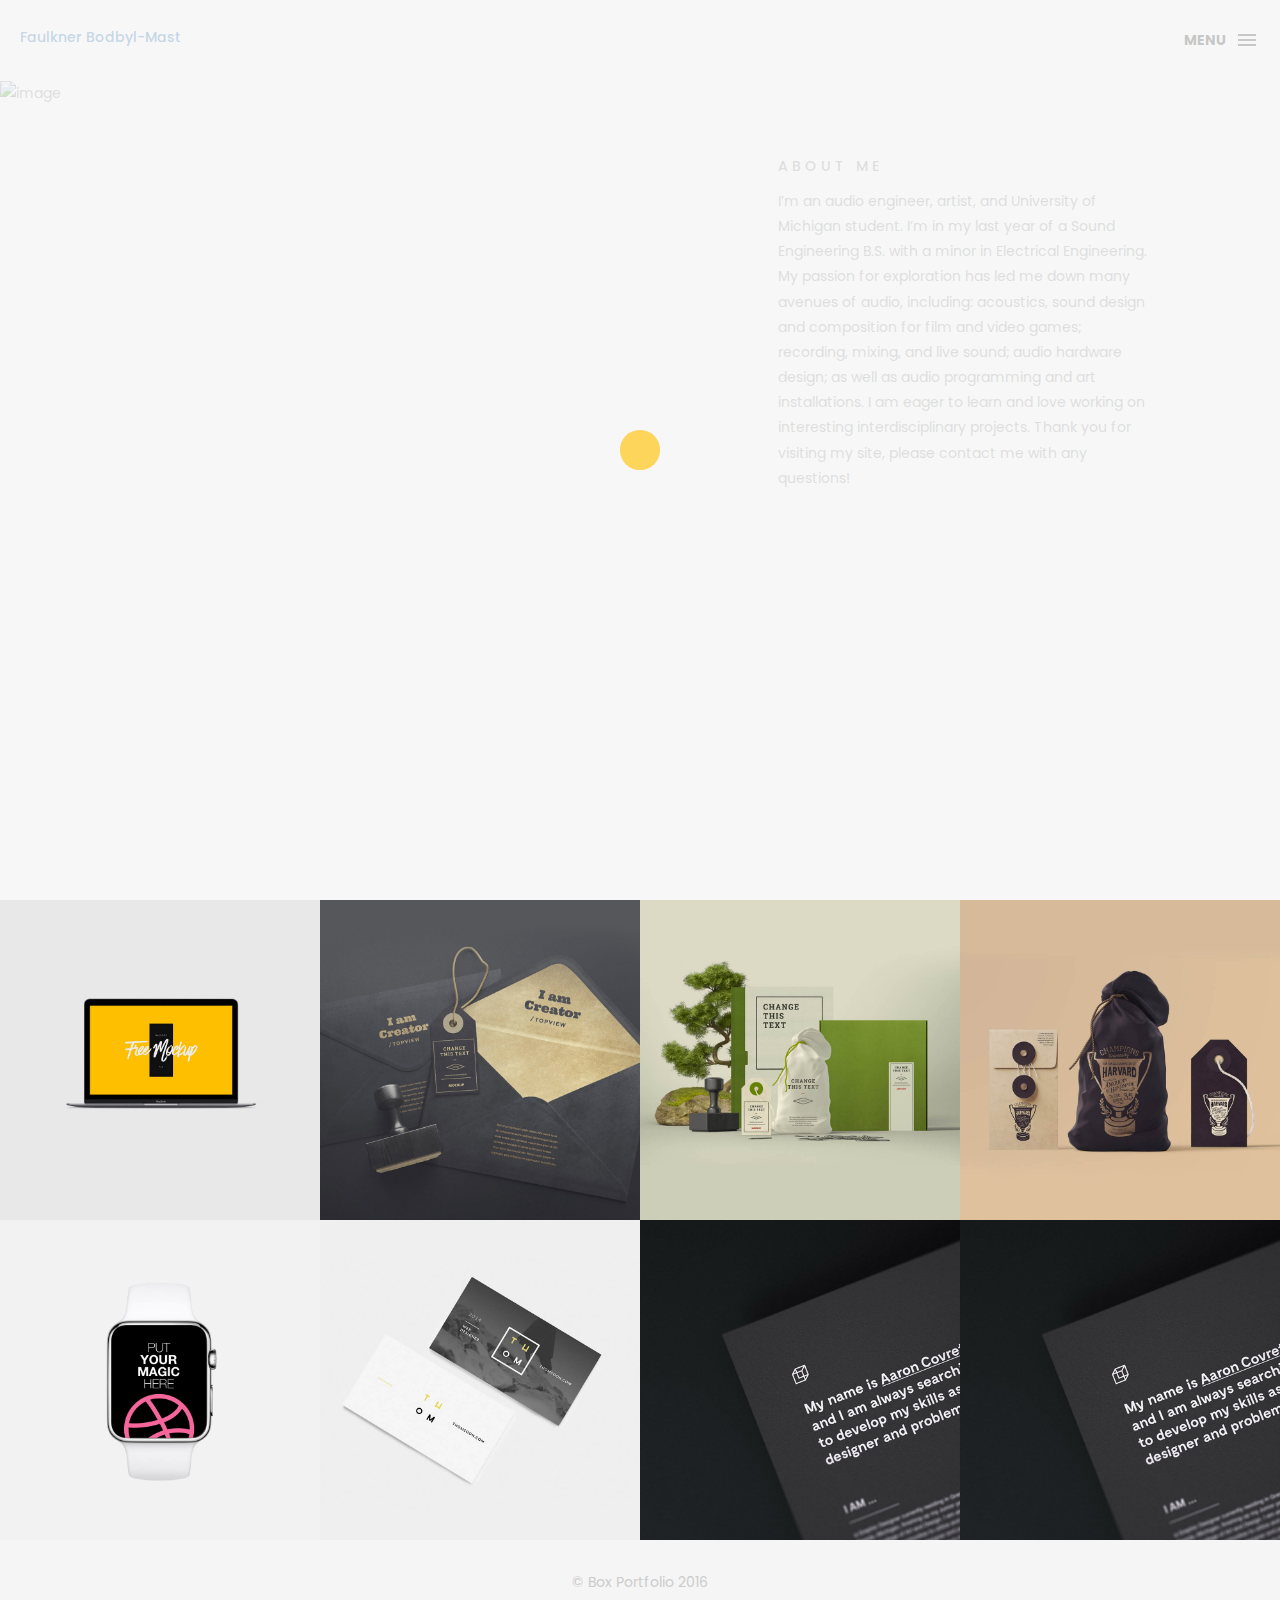
==== index.html @ a9e84c06 "audio projects page started with formatting and class stuff" ====
<!DOCTYPE html>
<html lang="en">

<head>
    <meta charset="utf-8">
    <meta http-equiv="X-UA-Compatible" content="IE=edge">
    <meta name="viewport" content="width=device-width, initial-scale=1">
    <!-- The above 3 meta tags *must* come first in the head; any other head content must come *after* these tags -->
   
    <link rel="icon" href="img/fav.png" type="image/x-icon">

    <!-- Bootstrap -->
    <link href="css/bootstrap.min.css" rel="stylesheet">
    <link href="ionicons/css/ionicons.min.css" rel="stylesheet">

    <!-- main css -->
    <link href="css/style.css" rel="stylesheet">


    <!-- modernizr -->
    <script src="js/modernizr.js"></script>

    <!-- HTML5 shim and Respond.js for IE8 support of HTML5 elements and media queries -->
    <!-- WARNING: Respond.js doesn't work if you view the page via file:// -->
    <!--[if lt IE 9]>
      <script src="https://oss.maxcdn.com/html5shiv/3.7.2/html5shiv.min.js"></script>
      <script src="https://oss.maxcdn.com/respond/1.4.2/respond.min.js"></script>
    <![endif]-->
</head>

<body>

    <!-- Preloader -->
    <div id="preloader">
        <div class="pre-container">
            <div class="spinner">
                <div class="double-bounce1"></div>
                <div class="double-bounce2"></div>
            </div>
        </div>
    </div>
    <!-- end Preloader -->

    <div class="container-fluid">
        <!-- box header -->
        <header class="box-header">
          <div class="box-logo">
               <h5> <a href="index.html"> Faulkner Bodbyl-Mast </h5>
            </div> 
            <!-- box-nav -->
            <a class="box-primary-nav-trigger" href="#0">
                <span class="box-menu-text">Menu</span><span class="box-menu-icon"></span>
            </a>
            <!-- box-primary-nav-trigger -->
        </header>
        <!-- end box header -->

        <!-- nav -->
        <nav>
            <ul class="box-primary-nav">
                <li class="box-label">Menu</li>

                <li><a href="index.html">Home</a> <i class="ion-ios-circle-filled color"></i></li>
                <li><a href="resume.html">Resume</a></li>
                <li><a href="audio.html">Audio</a></li>
                <li><a href="contact.html">Code</a></li>
                <li><a href="portfolio.html">Video</a></li>
                <li><a href="hardware.html">Hardware</a></li>




                <li class="box-label">Follow me</li>

                <li class="box-social"><a href="#0"><i class="ion-social-facebook"></i></a></li>
                <li class="box-social"><a href="#0"><i class="ion-social-instagram-outline"></i></a></li>
                <li class="box-social"><a href="#0"><i class="ion-social-twitter"></i></a></li>
                <li class="box-social"><a href="#0"><i class="ion-social-dribbble"></i></a></li>
            </ul>
        </nav>
        <!-- end nav -->

        <!-- box-intro -->
        <section class="box-intro">
            <div class="top-content">
                <img class="headshot" src="image_assets/headshot.png" alt="image" class="img-responsive"/>
            
                <div class="about-me">
                 <h5>About Me</h5>
                <p> I’m an audio engineer, artist, and University of Michigan student. I’m in my last year of a Sound Engineering B.S. with a minor in Electrical Engineering. My passion for exploration has led me down many avenues of audio, including: acoustics, sound design and composition for film and video games; recording, mixing, and live sound; audio hardware design; as well as audio programming and art installations. I am eager to learn and love working on interesting interdisciplinary projects. Thank you for visiting my site, please contact me with any questions!</p>
             </div>
            </div>
        </section>
        <!-- end box-intro -->
    </div>

    <!-- portfolio div -->
    <div class="portfolio-div">
        <div class="portfolio">
            <div class="no-padding portfolio_container">
                <!-- Resume single work -->
                <div class="col-md-3 col-sm-6  fashion logo">
                    <a href="resume.html" class="portfolio_item">
                        <img src="img/portfolio/01.jpg" alt="image" class="img-responsive" />
                        <div class="portfolio_item_hover">
                            <div class="portfolio-border clearfix">
                                <div class="item_info">
                                    <span>Resume</span>
                                </div>
                            </div>
                        </div>
                    </a>
                </div>
                <!-- end single work -->
                
                <!-- Demo Reel single work -->
                <div class="col-md-3 col-sm-6 fashion ads">
                    <a href="single-project.html" class="portfolio_item">
                        <img src="img/portfolio/04.jpg" alt="image" class="img-responsive" />
                        <div class="portfolio_item_hover">
                            <div class="portfolio-border clearfix">
                                <div class="item_info">
                                    <span>Demo Reel</span>
                                </div>
                            </div>
                        </div>
                    </a>
                </div>
                <!-- end single work -->

                <!-- Sound design/composition single work -->
                <div class="col-md-3 col-sm-6 graphics ads">
                    <a href="single-project.html" class="portfolio_item">
                        <img src="img/portfolio/05.jpg" alt="image" class="img-responsive" />
                        <div class="portfolio_item_hover">
                            <div class="portfolio-border clearfix">
                                <div class="item_info">
                                    <span>Sound Design and Composition</span>
                                </div>
                            </div>
                        </div>
                    </a>
                </div>
                <!-- end single work -->


                <!-- Recording and Mixing single work -->
                <div class="col-md-3 col-sm-6 graphics ads">
                    <a href="single-project.html" class="portfolio_item">
                        <img src="img/portfolio/06.jpg" alt="image" class="img-responsive" />
                        <div class="portfolio_item_hover">
                            <div class="portfolio-border clearfix">
                                <div class="item_info">
                                    <span>Recording and Mixing</span>
                                </div>
                            </div>
                        </div>
                    </a>
                </div>
                <!-- end single work -->

                <!-- Original Audio single work -->
                <div class="col-md-3 col-sm-6 graphics ads">
                    <a href="single-project.html" class="portfolio_item">
                        <img src="img/portfolio/07.jpg" alt="image" class="img-responsive" />
                        <div class="portfolio_item_hover">
                            <div class="portfolio-border clearfix">
                                <div class="item_info">
                                    <span>Original Audio</span>
                                </div>
                            </div>
                        </div>
                    </a>
                </div>
                <!-- end single work -->

                <!-- Code single work -->
                <div class="col-md-3 col-sm-6 graphics ads">
                    <a href="single-project.html" class="portfolio_item">
                        <img src="img/portfolio/08.jpg" alt="image" class="img-responsive" />
                        <div class="portfolio_item_hover">
                            <div class="portfolio-border clearfix">
                                <div class="item_info">
                                    <span>Code</span>
                                </div>
                            </div>
                        </div>
                    </a>
                </div>
                <!-- end single work -->

                <!-- Video single work -->
                <div class="col-md-3 col-sm-6 graphics ads">
                    <a href="single-project.html" class="portfolio_item">
                        <img src="img/portfolio/09.jpg" alt="image" class="img-responsive" />
                        <div class="portfolio_item_hover">
                            <div class="portfolio-border clearfix">
                                <div class="item_info">
                                    <span>Video</span>
                                </div>
                            </div>
                        </div>
                    </a>
                </div>
                <!-- end single work -->

                  <!-- Hardware single work -->
                <div class="col-md-3 col-sm-6 graphics ads">
                    <a href="single-project.html" class="portfolio_item">
                        <img src="img/portfolio/09.jpg" alt="image" class="img-responsive" />
                        <div class="portfolio_item_hover">
                            <div class="portfolio-border clearfix">
                                <div class="item_info">
                                    <span>Hardware</span>
                                </div>
                            </div>
                        </div>
                    </a>
                </div>
                <!-- end single work -->
            </div>
            <!-- end portfolio_container -->
        </div>
        <!-- portfolio -->
    </div>
    <!-- end portfolio div -->

    <!-- footer -->
    <footer>
        <div class="container-fluid">
            <p class="copyright">© Box Portfolio 2016</p>
        </div>
    </footer>
    <!-- end footer -->

    <!-- back to top -->
    <a href="#0" class="cd-top"><i class="ion-android-arrow-up"></i></a>
    <!-- end back to top -->



    <!-- jQuery -->
    <script src="js/jquery-2.1.1.js"></script>
    <!--  plugins -->
    <script src="js/bootstrap.min.js"></script>
    <script src="js/menu.js"></script>
    <script src="js/isotope.pkgd.min.js"></script>


    <!--  custom script -->
    <script src="js/custom.js"></script>
    
    <!-- google analytics  -->
    <script>
        (function (i, s, o, g, r, a, m) {
            i['GoogleAnalyticsObject'] = r;
            i[r] = i[r] || function () {
                (i[r].q = i[r].q || []).push(arguments)
            }, i[r].l = 1 * new Date();
            a = s.createElement(o),
                m = s.getElementsByTagName(o)[0];
            a.async = 1;
            a.src = g;
            m.parentNode.insertBefore(a, m)
        })(window, document, 'script', 'https://www.google-analytics.com/analytics.js', 'ga');

        ga('create', 'UA-76796224-1', 'auto');
        ga('send', 'pageview');
    </script>

</body>

</html>
---- css/style.css ----
/*
* Box Theme
* Created by : Ahmed Eissa
* website : www.ahmedessa.net
* behance : https://www.behance.net/3essa
*/


/* Table of Content
==================================================
	- Google fonts & font family -
	- General -
    - typography -
    - Preloader -
	- Header -
    - box intro section -
    - Portfoilo section -
    - Footer -
    - About page -
    - Services page -
    - contact page -
    - Portfolio single page -
    - Responsive media queries -
*/


/* Google fonts & font family
==================================================*/

@import url(https://fonts.googleapis.com/css?family=Poppins:400,500,600,700);

/* General
==================================================*/

html,
body {
    height: 100%;
    font-family: 'Poppins', sans-serif;
    line-height: 1.8;
    color: #999
}

.no-padding {
    padding-left: 0;
    padding-right: 0;
}

.no-padding [class^="col-"] {
    padding-left: 0;
    padding-right: 0;
}

.audio-projects {
    padding: 100px 0;
}

.center {
    text-align: center;
}

a {
    -webkit-transition: all .3s;
    transition: all .3s
}

.uppercase {
    text-transform: uppercase;
}

.h-30 {
    height: 30px
}

.h-10 {
    height: 10px
}

.color {
    color: #ffbf00;
    font-size: 11px;
}

.icon-name{
    font-size:30px;
}


/* typography
==================================================*/

h1 {
    color: #393939;
    font-size: 60px;
    text-transform: uppercase;
}

h2 {
    color: #393939;
    font-size: 46px;
    padding-bottom: 20px;
    text-align: center;
}


h3 {
    color: #505050;
    font-size: 36px;
}

h4 {
    color: #505050;
    font-size: 20px;
    
}




/* preloader
==================================================*/

#preloader {
    position: fixed;
    top: 0;
    left: 0;
    right: 0;
    bottom: 0;
    background-color: #f5f5f5;
    /* change if the mask should be a color other than white */
    z-index: 1000;
    /* makes sure it stays on top */
}

.pre-container {
    position: absolute;
    left: 50%;
    top: 50%;
    bottom: auto;
    right: auto;
    -webkit-transform: translateX(-50%) translateY(-50%);
    transform: translateX(-50%) translateY(-50%);
    text-align: center;
}

.spinner {
    width: 40px;
    height: 40px;
    position: relative;
    margin: 100px auto;
}

.double-bounce1,
.double-bounce2 {
    width: 100%;
    height: 100%;
    border-radius: 50%;
    background-color: #ffbf00;
    opacity: 0.6;
    position: absolute;
    top: 0;
    left: 0;
    -webkit-animation: bounce 2.0s infinite ease-in-out;
    animation: bounce 2.0s infinite ease-in-out;
}

.double-bounce2 {
    -webkit-animation-delay: -1.0s;
    animation-delay: -1.0s;
}

@-webkit-keyframes bounce {
    0%,
    100% {
        -webkit-transform: scale(0.0)
    }
    50% {
        -webkit-transform: scale(1.0)
    }
}

@keyframes bounce {
    0%,
    100% {
        transform: scale(0.0);
        -webkit-transform: scale(0.0);
    }
    50% {
        transform: scale(1.0);
        -webkit-transform: scale(1.0);
    }
}


/* headr
==================================================*/

.box-header {
    position: absolute;
    top: 0;
    left: 0;
    /* background: rgba(255, 255, 255, 0.95); */
    background: black;
    height: 50px;
    width: 100%;
    z-index: 3;
    box-shadow: 0 1px 2px rgba(0, 0, 0, 0.3);
    -webkit-font-smoothing: antialiased;
    -moz-osx-font-smoothing: grayscale;
}

.box-header {
    height: 80px;
    background: rgb(255, 255, 255);
    box-shadow: none;
}

.box-header {
    -webkit-transition: background-color 0.3s;
    transition: background-color 0.3s;
    -webkit-transform: translate3d(0, 0, 0);
    transform: translate3d(0, 0, 0);
    -webkit-backface-visibility: hidden;
    backface-visibility: hidden;
}

.box-header.is-fixed {
    position: fixed;
    top: -80px;
    background-color: rgba(255, 255, 255, 0.96);
    -webkit-transition: -webkit-transform 0.3s;
    transition: -webkit-transform 0.3s;
    transition: transform 0.3s;
    transition: transform 0.3s, -webkit-transform 0.3s;
}

.box-header.is-visible {
    -webkit-transform: translate3d(0, 100%, 0);
    transform: translate3d(0, 100%, 0);
}

.box-header.menu-is-open {
    background-color: rgba(255, 255, 255, 0.96);
}

.box-logo {
    display: block;
    padding: 20px;
}

.box-primary-nav-trigger {
    position: absolute;
    right: 0;
    top: 0;
    height: 100%;
    width: 50px;
    background-color: #fff;
}

.box-primary-nav-trigger .box-menu-text {
    color: #393939;
    text-transform: uppercase;
    font-weight: 700;
    display: none;
}

.box-primary-nav-trigger .box-menu-icon {
    display: inline-block;
    position: absolute;
    left: 50%;
    top: 50%;
    bottom: auto;
    right: auto;
    -webkit-transform: translateX(-50%) translateY(-50%);
    transform: translateX(-50%) translateY(-50%);
    width: 18px;
    height: 2px;
    background-color: #393939;
    -webkit-transition: background-color 0.3s;
    transition: background-color 0.3s;
    list-style: none;
}

.box-primary-nav-trigger .box-menu-icon::before,
.box-primary-nav-trigger .box-menu-icon:after {
    content: '';
    width: 100%;
    height: 100%;
    position: absolute;
    background-color: #393939;
    right: 0;
    -webkit-transition: -webkit-transform .3s, top .3s, background-color 0s;
    -webkit-transition: top .3s, background-color 0s, -webkit-transform .3s;
    transition: top .3s, background-color 0s, -webkit-transform .3s;
    transition: transform .3s, top .3s, background-color 0s;
    transition: transform .3s, top .3s, background-color 0s, -webkit-transform .3s;
}

.box-primary-nav-trigger .box-menu-icon::before {
    top: -5px;
}

.box-primary-nav-trigger .box-menu-icon::after {
    top: 5px;
}

.box-primary-nav-trigger .box-menu-icon.is-clicked {
    background-color: rgba(255, 255, 255, 0);
}

.box-primary-nav-trigger .box-menu-icon.is-clicked::before,
.box-primary-nav-trigger .box-menu-icon.is-clicked::after {
    background-color: 393939;
}

.box-primary-nav-trigger .box-menu-icon.is-clicked::before {
    top: 0;
    -webkit-transform: rotate(135deg);
    transform: rotate(135deg);
}

.box-primary-nav-trigger .box-menu-icon.is-clicked::after {
    top: 0;
    -webkit-transform: rotate(225deg);
    transform: rotate(225deg);
}

.box-primary-nav-trigger {
    width: 100px;
    padding-left: 1em;
    background-color: transparent;
    height: 30px;
    line-height: 30px;
    right: 10px;
    top: 50%;
    bottom: auto;
    -webkit-transform: translateY(-50%);
    transform: translateY(-50%);
}

.box-primary-nav-trigger .box-menu-text {
    display: inline-block;
}

.box-primary-nav-trigger .box-menu-icon {
    left: auto;
    right: 1em;
    -webkit-transform: translateX(0) translateY(-50%);
    transform: translateX(0) translateY(-50%);
}

.box-primary-nav {
    position: fixed;
    left: 0;
    top: 0;
    height: 100%;
    width: 100%;
    background: rgba(0, 0, 0, 0.96);
    z-index: 2;
    text-align: center;
    padding: 50px 0;
    -webkit-backface-visibility: hidden;
    backface-visibility: hidden;
    overflow: auto;
    -webkit-overflow-scrolling: touch;
    -webkit-transform: translateY(-100%);
    transform: translateY(-100%);
    -webkit-transition-property: -webkit-transform;
    transition-property: -webkit-transform;
    transition-property: transform;
    transition-property: transform, -webkit-transform;
    -webkit-transition-duration: 0.4s;
    transition-duration: 0.4s;
    list-style: none;
}

.box-primary-nav li {
    font-size: 22px;
    font-size: 1.375rem;
    font-weight: 300;
    -webkit-font-smoothing: antialiased;
    -moz-osx-font-smoothing: grayscale;
    margin: .2em 0;
    text-transform: capitalize;
}

.box-primary-nav a {
    display: inline-block;
    padding: .4em 1em;
    border-radius: 0.25em;
    -webkit-transition: all 0.2s;
    transition: all 0.2s;
    color: #fff;
    text-decoration: none;
    font-weight: bold;
}
.box-primary-nav a:focus {
    outline: none;
}

.no-touch .box-primary-nav a:hover {
    text-decoration: none;
    color: #ddd;
}

.box-primary-nav .box-label {
    color: #ffbf00;
    text-transform: uppercase;
    font-weight: 700;
    font-size: 17px;
    margin: 2.4em 0 .8em;
}

.box-primary-nav .box-social {
    display: inline-block;
    margin: 10px .4em;
}

.box-primary-nav .box-social a {
    width: 30px;
    height: 30px;
    padding: 0;
    font-size: 30px
}

.box-primary-nav.is-visible {
    -webkit-transform: translateY(0);
    transform: translateY(0);
}

.box-primary-nav {
    padding: 150px 0 0;
}

.box-primary-nav li {
    font-size: 18px;
}


/* box-intro
==================================================*/

.box-intro {
 
    display: table;
    height: 100vh;
    width: 90%;
}

.box-intro .table-cell {
    display: table-cell;
    vertical-align: middle;
    
}

.box-intro em {
    font-style: normal;
    text-transform: uppercase
}

b i:last-child {
    color: #ffbf00 !important;
}

.box-intro h5 {
    letter-spacing: 4px;
    text-transform: uppercase;
    color: #999;
    line-height: 1.7
}

.top-content{
    display: inline-block;
}
img.headshot{
    position: absolute;
    left:0px;
    width:50%;
    padding-top: 5%; 
}


/* making about me text */
 .box-intro .about-me{
    float: right;
    position: absolute;
    /* background-color: #9a9a9a; */
    right:10%;
    padding-left: 10px;
    width:30%;
    padding-top: 10%;
    
}


/* mouse effect */

.mouse {
    position: absolute;
    width: 22px;
    height: 42px;
    bottom: 40px;
    left: 50%;
    margin-left: -12px;
    border-radius: 15px;
    border: 2px solid #888;
    -webkit-animation: intro 1s;
    animation: intro 1s;
}

.scroll {
    display: block;
    width: 3px;
    height: 3px;
    margin: 6px auto;
    border-radius: 4px;
    background: #888;
    -webkit-animation: finger 2s infinite;
    animation: finger 2s infinite;
}

@-webkit-keyframes intro {
    0% {
        opacity: 0;
        -webkit-transform: translateY(40px);
        transform: translateY(40px);
    }
    100% {
        opacity: 1;
        -webkit-transform: translateY(0);
        transform: translateY(0);
    }
}

@keyframes intro {
    0% {
        opacity: 0;
        -webkit-transform: translateY(40px);
        transform: translateY(40px);
    }
    100% {
        opacity: 1;
        -webkit-transform: translateY(0);
        transform: translateY(0);
    }
}

@-webkit-keyframes finger {
    0% {
        opacity: 1;
    }
    100% {
        opacity: 0;
        -webkit-transform: translateY(20px);
        transform: translateY(20px);
    }
}

@keyframes finger {
    0% {
        opacity: 1;
    }
    100% {
        opacity: 0;
        -webkit-transform: translateY(20px);
        transform: translateY(20px);
    }
}


/* text rotate */

.box-headline {
    font-size: 130px;
    line-height: 1.0;
}

.box-words-wrapper {
    display: inline-block;
    position: relative;
}

.box-words-wrapper b {
    display: inline-block;
    position: absolute;
    white-space: nowrap;
    left: 0;
    top: 0;
}

.box-words-wrapper b.is-visible {
    position: relative;
}

.no-js .box-words-wrapper b {
    opacity: 0;
}

.no-js .box-words-wrapper b.is-visible {
    opacity: 1;
}

.box-headline.rotate-2 .box-words-wrapper {
    -webkit-perspective: 300px;
    perspective: 300px;
}

.box-headline.rotate-2 i,
.box-headline.rotate-2 em {
    display: inline-block;
    -webkit-backface-visibility: hidden;
    backface-visibility: hidden;
}

.box-headline.rotate-2 b {
    opacity: 0;
}

.box-headline.rotate-2 i {
    -webkit-transform-style: preserve-3d;
    transform-style: preserve-3d;
    -webkit-transform: translateZ(-20px) rotateX(90deg);
    transform: translateZ(-20px) rotateX(90deg);
    opacity: 0;
}

.is-visible .box-headline.rotate-2 i {
    opacity: 1;
}

.box-headline.rotate-2 i.in {
    -webkit-animation: box-rotate-2-in 0.4s forwards;
    animation: box-rotate-2-in 0.4s forwards;
}

.box-headline.rotate-2 i.out {
    -webkit-animation: box-rotate-2-out 0.4s forwards;
    animation: box-rotate-2-out 0.4s forwards;
}

.box-headline.rotate-2 em {
    -webkit-transform: translateZ(20px);
    transform: translateZ(20px);
}

.no-csstransitions .box-headline.rotate-2 i {
    -webkit-transform: rotateX(0deg);
    transform: rotateX(0deg);
    opacity: 0;
}

.no-csstransitions .box-headline.rotate-2 i em {
    -webkit-transform: scale(1);
    transform: scale(1);
}

.no-csstransitions .box-headline.rotate-2 .is-visible i {
    opacity: 1;
}

@-webkit-keyframes box-rotate-2-in {
    0% {
        opacity: 0;
        -webkit-transform: translateZ(-20px) rotateX(90deg);
    }
    60% {
        opacity: 1;
        -webkit-transform: translateZ(-20px) rotateX(-10deg);
    }
    100% {
        opacity: 1;
        -webkit-transform: translateZ(-20px) rotateX(0deg);
    }
}

@keyframes box-rotate-2-in {
    0% {
        opacity: 0;
        -webkit-transform: translateZ(-20px) rotateX(90deg);
        transform: translateZ(-20px) rotateX(90deg);
    }
    60% {
        opacity: 1;
        -webkit-transform: translateZ(-20px) rotateX(-10deg);
        transform: translateZ(-20px) rotateX(-10deg);
    }
    100% {
        opacity: 1;
        -webkit-transform: translateZ(-20px) rotateX(0deg);
        transform: translateZ(-20px) rotateX(0deg);
    }
}

@-webkit-keyframes box-rotate-2-out {
    0% {
        opacity: 1;
        -webkit-transform: translateZ(-20px) rotateX(0);
    }
    60% {
        opacity: 0;
        -webkit-transform: translateZ(-20px) rotateX(-100deg);
    }
    100% {
        opacity: 0;
        -webkit-transform: translateZ(-20px) rotateX(-90deg);
    }
}

@keyframes box-rotate-2-out {
    0% {
        opacity: 1;
        -webkit-transform: translateZ(-20px) rotateX(0);
        transform: translateZ(-20px) rotateX(0);
    }
    60% {
        opacity: 0;
        -webkit-transform: translateZ(-20px) rotateX(-100deg);
        transform: translateZ(-20px) rotateX(-100deg);
    }
    100% {
        opacity: 0;
        -webkit-transform: translateZ(-20px) rotateX(-90deg);
        transform: translateZ(-20px) rotateX(-90deg);
    }
}


/* portfolio section
==================================================*/

.portfolio .categories-grid span {
    font-size: 30px;
    margin-bottom: 30px;
    display: inline-block;
}

.portfolio .categories-grid .categories ul li {
    list-style: none;
    margin: 20px 0;
}

.portfolio .categories-grid .categories ul li a {
    display: inline-block;
    color: #60606e;
    padding: 0 10px;
    margin: 0 10px;
    -webkit-transition: all .2s ease-in-out .2s;
    transition: all .2s ease-in-out .2s;
}

.portfolio .categories-grid .categories ul li a:hover,
.portfolio .categories-grid .categories ul li a:focus {
    text-decoration: none;
}

.portfolio .categories-grid .categories ul li a.active {
    margin-left: 0;
    background-color: #ffbf00;
    padding: 0px 20px;
    color: white;
    border-radius: 25px;
    text-decoration: none;
}

.portfolio_filter {
    padding-left: 0;
}

.portfolio_item {
    position: relative;
    overflow: hidden;
    display: block;
}

.portfolio_item .portfolio_item_hover {
    position: absolute;
    top: 0px;
    left: 0px;
    height: 100%;
    width: 100%;
    background-color: rgba(0, 0, 0, .8);
    -webkit-transform: translate(-100%);
    transform: translate(-100%);
    opacity: 0;
    -webkit-transition: all .2s ease-in-out;
    transition: all .2s ease-in-out;
}

.portfolio_item .portfolio_item_hover .item_info {
    text-align: center;
    position: absolute;
    top: 50%;
    left: 50%;
    -webkit-transform: translate(-50%, -50%);
    transform: translate(-50%, -50%);
    padding: 10px;
    width: 100%;
    font-weight: bold;
}

.portfolio_item .portfolio_item_hover .item_info span {
    display: block;
    color: #fff;
    font-size: 18px;
    -webkit-transform: translateX(-100px);
    transform: translateX(-100px);
    -webkit-transition: all .2s ease-in-out .2s;
    transition: all .2s ease-in-out .2s;
    opacity: 0;
}

.portfolio_item .portfolio_item_hover .item_info em {
    font-style: normal;
    display: inline-block;
    background-color: #ffbf00;
    padding: 5px 20px;
    border-radius: 25px;
    color: #333;
    margin-top: 10px;
    -webkit-transform: translateX(-100px);
    transform: translateX(-100px);
    -webkit-transition: all .3s ease-in-out .3s;
    transition: all .3s ease-in-out .3s;
    opacity: 0;
    font-size: 10px;
    letter-spacing: 2px;
}

.portfolio_item:hover .portfolio_item_hover {
    opacity: 1;
    -webkit-transform: translateX(0);
    transform: translateX(0);
}

.portfolio_item:hover .item_info em,
.portfolio_item:hover .item_info span {
    opacity: 1;
    -webkit-transform: translateX(0);
    transform: translateX(0);
}

.portfolio .categories-grid .categories ul li {
    float: left;
}

.portfolio .categories-grid .categories ul li a {
    padding: 0 10px;
    -webkit-transition: all .2s ease-in-out .2s;
    transition: all .2s ease-in-out .2s;
}

.portfolio_filter {
    padding-left: 0;
    display: inline-block;
    margin: 0 auto;
    text-align: center;
    margin-bottom: 50px;
}

.portfolio-inner {
    padding-bottom: 0 !important;
    padding-top: 55px;
}


/* footer
==================================================*/

footer {
    padding: 30px 0;
    text-align: center;
    background: #f5f5f5
}

.copyright {
    color: #ccc;
    margin-bottom: 0;
}

footer img {
    margin: 0 auto;
}


/* backto top
==================================================*/

.cd-top {
    display: inline-block;
    height: 40px;
    width: 40px;
    position: fixed;
    bottom: 20px;
    line-height: 40px;
    font-size: 20px;
    right: 10px;
    text-align: center;
    color: #fff;
    background: rgba(255, 191, 0, 0.8);
    visibility: hidden;
    opacity: 0;
    -webkit-transition: opacity .3s 0s, visibility 0s .3s;
    transition: opacity .3s 0s, visibility 0s .3s;
}

.cd-top.cd-is-visible,
.cd-top.cd-fade-out,
.no-touch .cd-top:hover {
    -webkit-transition: opacity .3s 0s, visibility 0s 0s;
    transition: opacity .3s 0s, visibility 0s 0s;
}

.cd-top.cd-is-visible {
    /* the button becomes visible */
    visibility: visible;
    opacity: 1;
}

.cd-top.cd-fade-out {
    opacity: .5;
}

.no-touch .cd-top:hover,
.no-touch .cd-top:focus {
    background-color: #ffbf00;
    opacity: 1;
    color: #fff;
}


/* About page
==================================================*/

.top-bar {
    color: #333;
    padding: 200px 0 150px;
    background: -webkit-linear-gradient( rgba(255, 255, 255, .34), rgba(255, 255, 255, .4)), url(../image_assets/audio_header.png);
    background: linear-gradient( rgba(255, 255, 255, .34), rgba(255, 255, 255, .4)), url(../image_assets/audio_header.png);
    background-size: cover;
    background-attachment: fixed;
    background-position: center center;
    text-align: center;
}

.top-bar h1 {
    font-size: 100px;
    text-transform: uppercase;
    font-weight: 700;
    color: #fff;
    line-height: 50px;
    text-align: center;
}

.top-bar p {
    font-size: 15px;
    text-transform: uppercase;
    font-weight: 500;
    color: #777;
}

.top-bar p a {
    color: #777;
}

.top-bar p a:hover,
.top-bar p a:focus {
    color: #555;
    text-decoration: none;
}

.social-ul {
    list-style: none;
    display: inline-block;
    padding-left: 0;
}

.social-ul li {
    margin: 0 10px;
    float: left;
}

.social-ul li a {
    font-size: 25px;
    color: #555;
    -webkit-transition: all .3s;
    transition: all .3s;
}

.social-ul li a:hover {
    color: #888;
}


/* Audio page
==================================================*/

.size-50 {
    font-size: 50px;
}

.service-box {
    margin-bottom: 30px;
}

.service-box h3 {
    margin-top: 0;
}

.project_image {
    height: 375px;
    width: 500px;
    padding-top: 20px;
    padding-bottom: 20px;
}

.audio-projects h2 {
    color: #393939;
    font-size: 46px;
    padding-bottom: 20px;
    text-align: center;
}

.audio-projects h3 {
    color: #505050;
    font-size: 36px;
}

.audio-projects p {
    color: #777;
    font-size: 18px;
}


/* contact page
==================================================*/

.details-text i {
    margin-right: 10px;
}

.textarea-contact {
    height: 200px;
    width: 100%;
    border: solid 1px rgba(0, 0, 0, .1);
    position: relative;
}

.textarea-contact textarea {
    height: 100%;
    width: 100%;
    border: 0;
    padding: 20px;
    background-color: transparent;
    float: left;
    z-index: 2;
    font-size: 14px;
    color: #9a9a9a;
    resize: none;
}

.textarea-contact > span {
    position: absolute;
    top: 20px;
    left: 20px;
    -webkit-transform: translateY(-50%);
    transform: translateY(-50%);
    font-size: 12px;
    text-transform: uppercase;
    color: #cdcdcd;
    -webkit-transition: all .2s ease-in-out;
    transition: all .2s ease-in-out;
    z-index: 1;
}

.input-contact {
    height: 40px;
    width: 100%;
    border: solid 1px rgba(0, 0, 0, .1);
    position: relative;
    margin-bottom: 30px;
}

.input-contact input[type="text"] {
    height: 100%;
    width: 100%;
    border: 0;
    padding: 0 20px;
    float: left;
    position: relative;
    background-color: transparent;
    z-index: 2;
    font-size: 14px;
    color: #9a9a9a;
}

.input-contact > span {
    position: absolute;
    top: 50%;
    left: 20px;
    -webkit-transform: translateY(-50%);
    transform: translateY(-50%);
    font-size: 12px;
    text-transform: uppercase;
    color: #cdcdcd;
    -webkit-transition: all .2s ease-in-out;
    transition: all .2s ease-in-out;
    z-index: 1;
}

.input-contact > span.active,
.textarea-contact > span.active {
    color: #ffbf00;
    font-size: 10px;
    top: 0px;
    left: 5px;
    background-color: #fff;
    padding: 5px
}

input:focus,
textarea:focus {
    outline: none;
}

.contact-info {
    margin-top: 20px;
}

.contact-info i {
    height: 30px;
    width: 30px;
    display: inline-block;
    background: #ffbf00;
    text-align: center;
    line-height: 33px;
    margin-right: 10px;
    color: #fff;
    font-size: 21px;
}

.contact-info p {
    display: inline-block;
    margin-right: 20px;
}

.btn-box {
    background: #ffbf00;
    padding: 10px 50px;
    border-radius: 0;
    color: #fff;
    margin-top: 20px;
    text-transform: uppercase;
    letter-spacing: 2px;
    font-weight: 500;
}

.btn-box:hover,
.btn-box:focus {
    background: #F5B700;
    color: #fff;
}


/* single project page
==================================================*/

.cat-ul {
    padding-left: 0;
    list-style: none
}

.cat-ul li i {
    margin-right: 10px;
    color: #ffbf00;
}


/* Responsive media queries
==================================================*/

@media (max-width: 991px) {
    .portfolio .categories-grid span {
        margin-bottom: 0;
        text-align: center;
        width: 100%;
    }
    .portfolio .categories-grid .categories ul li {
        text-align: center;
    }
    .portfolio .categories-grid .categories ul li a {
        margin-left: 0;
    }
    .col-md-6 h3 {
        margin-top: 30px;
    }
}

@media only screen and (max-width: 670px) {
    .box-headline {
        font-size: 100px;
    }
    .box-intro h5 {
        font-size: 12px;
    }
    .box-primary-nav a {
        padding: 5px 1em;
        font-size: 14px;
    }
    .box-primary-nav {
        padding: 80px 0 0;
    }
    .box-primary-nav .box-social a {
        font-size: 23px;
    }
    .top-bar h1 {
        font-size: 40px;
        line-height: 30px;
    }
    .portfolio .categories-grid .categories ul li {
        float: none;
    }
}

@media only screen and (max-width: 520px) {
    .box-headline {
        font-size: 80px;
    }
    .box-intro h5 {
        font-size: 12px;
    }
    .audio-projects {
        padding: 50px 0;
    }
}

@media only screen and (max-width: 420px) {
    .box-headline {
        font-size: 50px;
    }
    .box-intro h5 {
        font-size: 12px;
    }
    .top-bar h1 {
        font-size: 30px;
        line-height: 30px;
    }
}
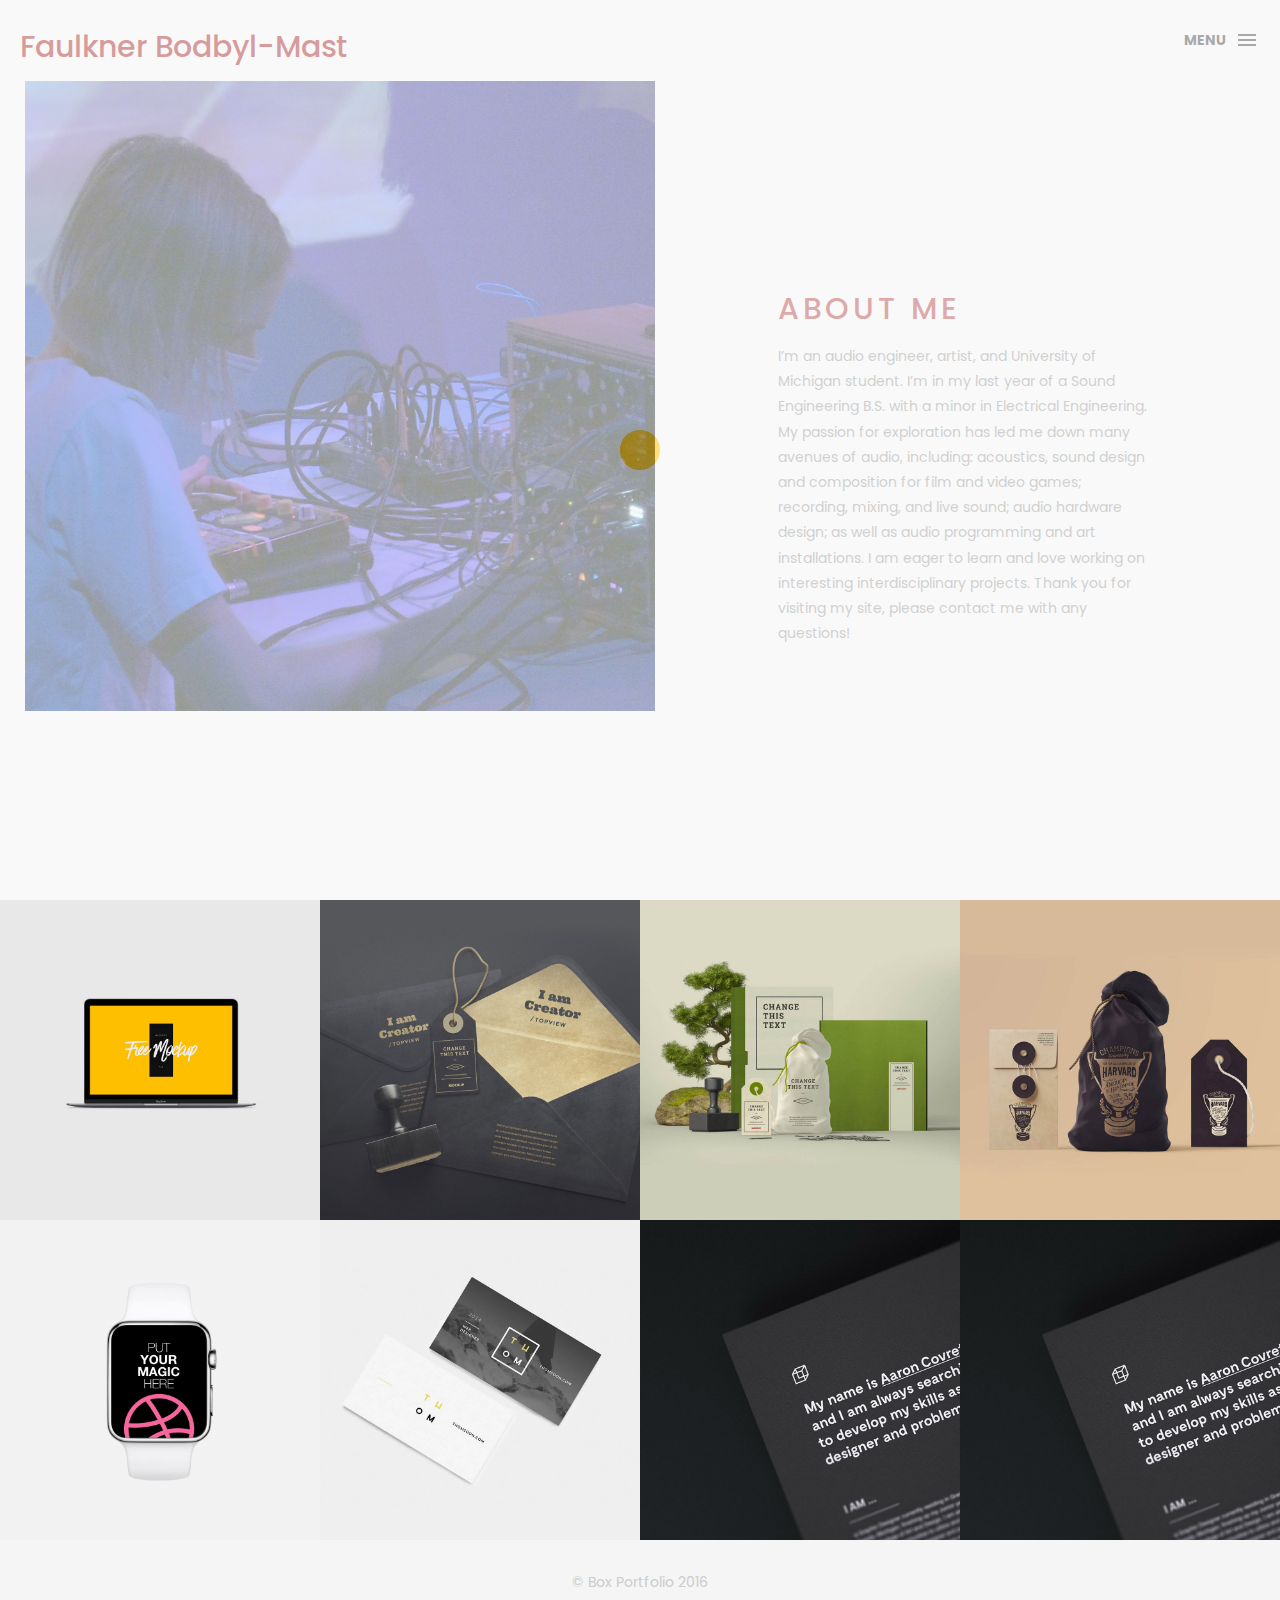
==== commit 952a8905: "formatted audio, change pic" ====
--- a/index.html
+++ b/index.html
@@ -45,7 +45,7 @@
         <!-- box header -->
         <header class="box-header">
           <div class="box-logo">
-               <h5> <a href="index.html"> Faulkner Bodbyl-Mast </h5>
+               <h5> Faulkner Bodbyl-Mast </h5> <!--Faulkner Bodbyl-Mast-->
             </div> 
             <!-- box-nav -->
             <a class="box-primary-nav-trigger" href="#0">
@@ -83,8 +83,9 @@
         <!-- box-intro -->
         <section class="box-intro">
             <div class="top-content">
-                <img class="headshot" src="image_assets/headshot.png" alt="image" class="img-responsive"/>
-            
+                <div>
+                <img class="headshot" src="image_assets/faulkner_11.jpg" alt="image"/>
+                </div>            
                 <div class="about-me">
                  <h5>About Me</h5>
                 <p> I’m an audio engineer, artist, and University of Michigan student. I’m in my last year of a Sound Engineering B.S. with a minor in Electrical Engineering. My passion for exploration has led me down many avenues of audio, including: acoustics, sound design and composition for film and video games; recording, mixing, and live sound; audio hardware design; as well as audio programming and art installations. I am eager to learn and love working on interesting interdisciplinary projects. Thank you for visiting my site, please contact me with any questions!</p>
@@ -130,7 +131,7 @@
 
                 <!-- Sound design/composition single work -->
                 <div class="col-md-3 col-sm-6 graphics ads">
-                    <a href="single-project.html" class="portfolio_item">
+                    <a href="audio.html#designandcomposition" class="portfolio_item">
                         <img src="img/portfolio/05.jpg" alt="image" class="img-responsive" />
                         <div class="portfolio_item_hover">
                             <div class="portfolio-border clearfix">
@@ -144,14 +145,14 @@
                 <!-- end single work -->
 
 
-                <!-- Recording and Mixing single work -->
-                <div class="col-md-3 col-sm-6 graphics ads">
-                    <a href="single-project.html" class="portfolio_item">
+                <!-- Production xingle work -->
+                <div class="col-md-3 col-sm-6 graphics ads">
+                    <a href="audio.html#production" class="portfolio_item">
                         <img src="img/portfolio/06.jpg" alt="image" class="img-responsive" />
                         <div class="portfolio_item_hover">
                             <div class="portfolio-border clearfix">
                                 <div class="item_info">
-                                    <span>Recording and Mixing</span>
+                                    <span>Production</span>
                                 </div>
                             </div>
                         </div>
--- a/css/style.css
+++ b/css/style.css
@@ -50,8 +50,8 @@
     padding-right: 0;
 }
 
-.audio-projects {
-    padding: 100px 0;
+.page-projects {
+    padding: 40px 0;
 }
 
 .center {
@@ -191,7 +191,7 @@
 }
 
 
-/* headr
+/* header
 ==================================================*/
 
 .box-header {
@@ -200,6 +200,7 @@
     left: 0;
     /* background: rgba(255, 255, 255, 0.95); */
     background: black;
+    font:300px;
     height: 50px;
     width: 100%;
     z-index: 3;
@@ -209,6 +210,7 @@
 }
 
 .box-header {
+    font:40px;
     height: 80px;
     background: rgb(255, 255, 255);
     box-shadow: none;
@@ -245,6 +247,11 @@
 .box-logo {
     display: block;
     padding: 20px;
+    font: 30px;
+}
+.box-logo h5{
+    font-size:30px;
+    color: rgb(169, 23, 23);
 }
 
 .box-primary-nav-trigger {
@@ -462,9 +469,10 @@
 }
 
 .box-intro h5 {
+    font-size: 30px;
     letter-spacing: 4px;
     text-transform: uppercase;
-    color: #999;
+    color: rgb(184, 56, 56);
     line-height: 1.7
 }
 
@@ -473,7 +481,7 @@
 }
 img.headshot{
     position: absolute;
-    left:0px;
+    padding-left:10px;
     width:50%;
     padding-top: 5%; 
 }
@@ -487,7 +495,7 @@
     right:10%;
     padding-left: 10px;
     width:30%;
-    padding-top: 10%;
+    padding-top: 20%;
     
 }
 
@@ -993,6 +1001,11 @@
 /* Audio page
 ==================================================*/
 
+.demo-reel{
+    padding-top:2px;
+    padding-bottom:40px;
+}
+
 .size-50 {
     font-size: 50px;
 }
@@ -1012,21 +1025,51 @@
     padding-bottom: 20px;
 }
 
-.audio-projects h2 {
+.page-projects h2 {
     color: #393939;
     font-size: 46px;
-    padding-bottom: 20px;
+    padding-bottom: 50px;
     text-align: center;
 }
 
-.audio-projects h3 {
+.page-projects h3 {
     color: #505050;
     font-size: 36px;
 }
 
-.audio-projects p {
+.page-projects p {
     color: #777;
     font-size: 18px;
+}
+
+.project-category{
+    padding-top:50px;
+}
+
+.project-entry{
+    display: flex;
+    align-items:start;
+    justify-content: left;
+    padding-bottom: 40px;
+}
+
+.project-photos  {
+    float: left;
+    width: 50%;
+    padding: 20px;
+}
+.project-info{
+    float: left;
+    width: 50%;
+    padding-left: 20px;
+}
+
+.project-entry:after {
+    clear: both;
+}
+
+.page-projects end-pad {
+    padding-bottom: 172px;
 }
 
 
@@ -1199,7 +1242,7 @@
         font-size: 100px;
     }
     .box-intro h5 {
-        font-size: 12px;
+        font-size: 30px;
     }
     .box-primary-nav a {
         padding: 5px 1em;
@@ -1214,6 +1257,7 @@
     .top-bar h1 {
         font-size: 40px;
         line-height: 30px;
+        padding-bottom:10px;
     }
     .portfolio .categories-grid .categories ul li {
         float: none;
@@ -1225,10 +1269,10 @@
         font-size: 80px;
     }
     .box-intro h5 {
-        font-size: 12px;
-    }
-    .audio-projects {
-        padding: 50px 0;
+        font-size: 30px;
+    }
+    .page-projects {
+        /* padding: 5px; */
     }
 }
 
@@ -1237,7 +1281,7 @@
         font-size: 50px;
     }
     .box-intro h5 {
-        font-size: 12px;
+        font-size: 30px;
     }
     .top-bar h1 {
         font-size: 30px;
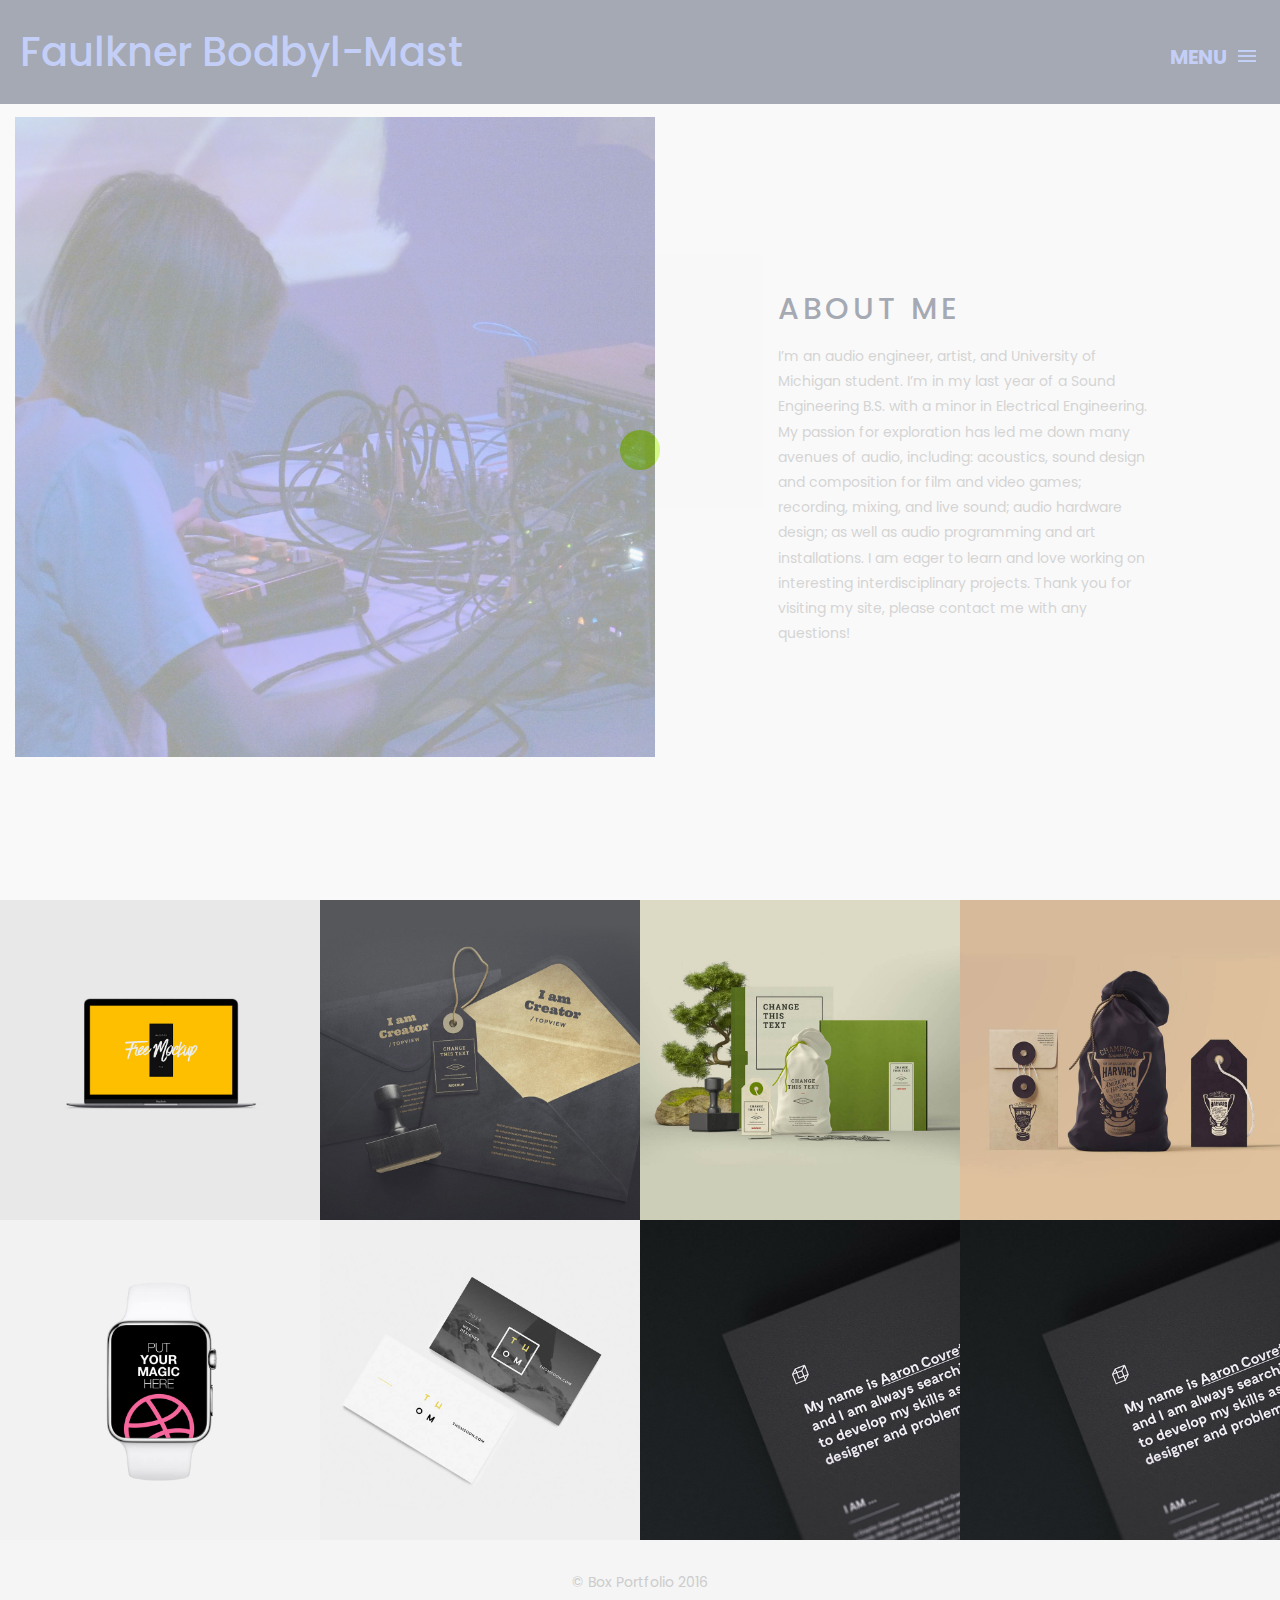
==== commit 9274af4a: "made vid, code and hardware and demo reel pages, fixed formatting" ====
--- a/index.html
+++ b/index.html
@@ -45,11 +45,11 @@
         <!-- box header -->
         <header class="box-header">
           <div class="box-logo">
-               <h5> Faulkner Bodbyl-Mast </h5> <!--Faulkner Bodbyl-Mast-->
+               <h5> <a href="index.html" style="font-size: 40px; color: #6e8dfb; text-decoration: none;"> Faulkner Bodbyl-Mast </h5> <!--Faulkner Bodbyl-Mast-->
             </div> 
             <!-- box-nav -->
             <a class="box-primary-nav-trigger" href="#0">
-                <span class="box-menu-text">Menu</span><span class="box-menu-icon"></span>
+                <span class="box-menu-text" style="color:#6e8dfb; padding-top:17px;">Menu</span><span class="box-menu-icon"></span>
             </a>
             <!-- box-primary-nav-trigger -->
         </header>
@@ -61,10 +61,11 @@
                 <li class="box-label">Menu</li>
 
                 <li><a href="index.html">Home</a> <i class="ion-ios-circle-filled color"></i></li>
+                <li><a href="demo.html">Demo Reel</a></li>
                 <li><a href="resume.html">Resume</a></li>
                 <li><a href="audio.html">Audio</a></li>
-                <li><a href="contact.html">Code</a></li>
-                <li><a href="portfolio.html">Video</a></li>
+                <li><a href="code.html">Code</a></li>
+                <li><a href="video.html">Video</a></li>
                 <li><a href="hardware.html">Hardware</a></li>
 
 
@@ -84,7 +85,7 @@
         <section class="box-intro">
             <div class="top-content">
                 <div>
-                <img class="headshot" src="image_assets/faulkner_11.jpg" alt="image"/>
+                <img class="headshot" style:="padding-top: 10px;" src="image_assets/faulkner_11.jpg" alt="image"/>
                 </div>            
                 <div class="about-me">
                  <h5>About Me</h5>
@@ -116,7 +117,7 @@
                 
                 <!-- Demo Reel single work -->
                 <div class="col-md-3 col-sm-6 fashion ads">
-                    <a href="single-project.html" class="portfolio_item">
+                    <a href="demo.html" class="portfolio_item">
                         <img src="img/portfolio/04.jpg" alt="image" class="img-responsive" />
                         <div class="portfolio_item_hover">
                             <div class="portfolio-border clearfix">
@@ -177,7 +178,7 @@
 
                 <!-- Code single work -->
                 <div class="col-md-3 col-sm-6 graphics ads">
-                    <a href="single-project.html" class="portfolio_item">
+                    <a href="code.html" class="portfolio_item">
                         <img src="img/portfolio/08.jpg" alt="image" class="img-responsive" />
                         <div class="portfolio_item_hover">
                             <div class="portfolio-border clearfix">
@@ -192,7 +193,7 @@
 
                 <!-- Video single work -->
                 <div class="col-md-3 col-sm-6 graphics ads">
-                    <a href="single-project.html" class="portfolio_item">
+                    <a href="video.html" class="portfolio_item">
                         <img src="img/portfolio/09.jpg" alt="image" class="img-responsive" />
                         <div class="portfolio_item_hover">
                             <div class="portfolio-border clearfix">
@@ -207,7 +208,7 @@
 
                   <!-- Hardware single work -->
                 <div class="col-md-3 col-sm-6 graphics ads">
-                    <a href="single-project.html" class="portfolio_item">
+                    <a href="hardware.html" class="portfolio_item">
                         <img src="img/portfolio/09.jpg" alt="image" class="img-responsive" />
                         <div class="portfolio_item_hover">
                             <div class="portfolio-border clearfix">
--- a/css/style.css
+++ b/css/style.css
@@ -76,7 +76,7 @@
 }
 
 .color {
-    color: #ffbf00;
+    color: #b0f222;
     font-size: 11px;
 }
 
@@ -87,6 +87,10 @@
 
 /* typography
 ==================================================*/
+
+.container a{
+    text-decoration:none;
+}
 
 h1 {
     color: #393939;
@@ -154,7 +158,7 @@
     width: 100%;
     height: 100%;
     border-radius: 50%;
-    background-color: #ffbf00;
+    background-color: #b0f222;
     opacity: 0.6;
     position: absolute;
     top: 0;
@@ -228,7 +232,7 @@
 .box-header.is-fixed {
     position: fixed;
     top: -80px;
-    background-color: rgba(255, 255, 255, 0.96);
+    background-color: rgba(46, 22, 22, 0.96);
     -webkit-transition: -webkit-transform 0.3s;
     transition: -webkit-transform 0.3s;
     transition: transform 0.3s;
@@ -248,15 +252,17 @@
     display: block;
     padding: 20px;
     font: 30px;
+    background-color: #1a2440;
+    
 }
 .box-logo h5{
     font-size:30px;
-    color: rgb(169, 23, 23);
+    color: rgb(7, 68, 33);
 }
 
 .box-primary-nav-trigger {
     position: absolute;
-    right: 0;
+    right: 0px;
     top: 0;
     height: 100%;
     width: 50px;
@@ -265,23 +271,29 @@
 
 .box-primary-nav-trigger .box-menu-text {
     color: #393939;
+    font-size: 20px;
     text-transform: uppercase;
+    /* left:1px; */
+    padding-right:10px;
     font-weight: 700;
     display: none;
 }
 
 .box-primary-nav-trigger .box-menu-icon {
-    display: inline-block;
+    display: inline-flex;
     position: absolute;
-    left: 50%;
-    top: 50%;
+    left: 90%;
+    top: 103%; 
+    /* this is to move the fucking menu icon bitchass */
     bottom: auto;
     right: auto;
     -webkit-transform: translateX(-50%) translateY(-50%);
     transform: translateX(-50%) translateY(-50%);
     width: 18px;
     height: 2px;
-    background-color: #393939;
+    background-color: #6e8dfb;
+    padding-top: 1px;
+    /* color: #6e8dfb; */
     -webkit-transition: background-color 0.3s;
     transition: background-color 0.3s;
     list-style: none;
@@ -293,7 +305,10 @@
     width: 100%;
     height: 100%;
     position: absolute;
-    background-color: #393939;
+    /* background-color: #393939;
+     */
+     background-color: #6e8dfb;
+    /* padding-top: 10px; */
     right: 0;
     -webkit-transition: -webkit-transform .3s, top .3s, background-color 0s;
     -webkit-transition: top .3s, background-color 0s, -webkit-transform .3s;
@@ -333,7 +348,7 @@
 
 .box-primary-nav-trigger {
     width: 100px;
-    padding-left: 1em;
+    padding-left: -1em;
     background-color: transparent;
     height: 30px;
     line-height: 30px;
@@ -410,7 +425,7 @@
 }
 
 .box-primary-nav .box-label {
-    color: #ffbf00;
+    color: #b0f222;
     text-transform: uppercase;
     font-weight: 700;
     font-size: 17px;
@@ -450,7 +465,7 @@
  
     display: table;
     height: 100vh;
-    width: 90%;
+    width: 100%;
 }
 
 .box-intro .table-cell {
@@ -465,14 +480,14 @@
 }
 
 b i:last-child {
-    color: #ffbf00 !important;
+    color: #b0f222 !important;
 }
 
 .box-intro h5 {
     font-size: 30px;
     letter-spacing: 4px;
     text-transform: uppercase;
-    color: rgb(184, 56, 56);
+    color: #1a2440;
     line-height: 1.7
 }
 
@@ -481,9 +496,10 @@
 }
 img.headshot{
     position: absolute;
-    padding-left:10px;
+    /* padding:10px; */
     width:50%;
-    padding-top: 5%; 
+    padding-top: 100px; 
+    padding-bottom:10px;
 }
 
 
@@ -496,6 +512,7 @@
     padding-left: 10px;
     width:30%;
     padding-top: 20%;
+    
     
 }
 
@@ -762,7 +779,7 @@
 
 .portfolio .categories-grid .categories ul li a.active {
     margin-left: 0;
-    background-color: #ffbf00;
+    background-color: #b0f222;
     padding: 0px 20px;
     color: white;
     border-radius: 25px;
@@ -819,7 +836,7 @@
 .portfolio_item .portfolio_item_hover .item_info em {
     font-style: normal;
     display: inline-block;
-    background-color: #ffbf00;
+    background-color: #b0f222;
     padding: 5px 20px;
     border-radius: 25px;
     color: #333;
@@ -903,7 +920,7 @@
     right: 10px;
     text-align: center;
     color: #fff;
-    background: rgba(255, 191, 0, 0.8);
+    background: #b0f222;
     visibility: hidden;
     opacity: 0;
     -webkit-transition: opacity .3s 0s, visibility 0s .3s;
@@ -929,7 +946,7 @@
 
 .no-touch .cd-top:hover,
 .no-touch .cd-top:focus {
-    background-color: #ffbf00;
+    background-color: #b0f222;
     opacity: 1;
     color: #fff;
 }
@@ -1055,12 +1072,13 @@
 
 .project-photos  {
     float: left;
-    width: 50%;
+    width: 60%;
     padding: 20px;
 }
 .project-info{
     float: left;
-    width: 50%;
+    width: 80%; 
+    /* DONT FUCKING CHANGE THESE */
     padding-left: 20px;
 }
 
@@ -1151,7 +1169,7 @@
 
 .input-contact > span.active,
 .textarea-contact > span.active {
-    color: #ffbf00;
+    color: #b0f222;
     font-size: 10px;
     top: 0px;
     left: 5px;
@@ -1172,7 +1190,7 @@
     height: 30px;
     width: 30px;
     display: inline-block;
-    background: #ffbf00;
+    background: #b0f222;
     text-align: center;
     line-height: 33px;
     margin-right: 10px;
@@ -1186,7 +1204,7 @@
 }
 
 .btn-box {
-    background: #ffbf00;
+    background: #b0f222;
     padding: 10px 50px;
     border-radius: 0;
     color: #fff;
@@ -1198,7 +1216,7 @@
 
 .btn-box:hover,
 .btn-box:focus {
-    background: #F5B700;
+    background: #b0f222;
     color: #fff;
 }
 
@@ -1213,7 +1231,7 @@
 
 .cat-ul li i {
     margin-right: 10px;
-    color: #ffbf00;
+    color: #b0f222;
 }
 
 
@@ -1278,7 +1296,7 @@
 
 @media only screen and (max-width: 420px) {
     .box-headline {
-        font-size: 50px;
+        font-size: 5000px;
     }
     .box-intro h5 {
         font-size: 30px;
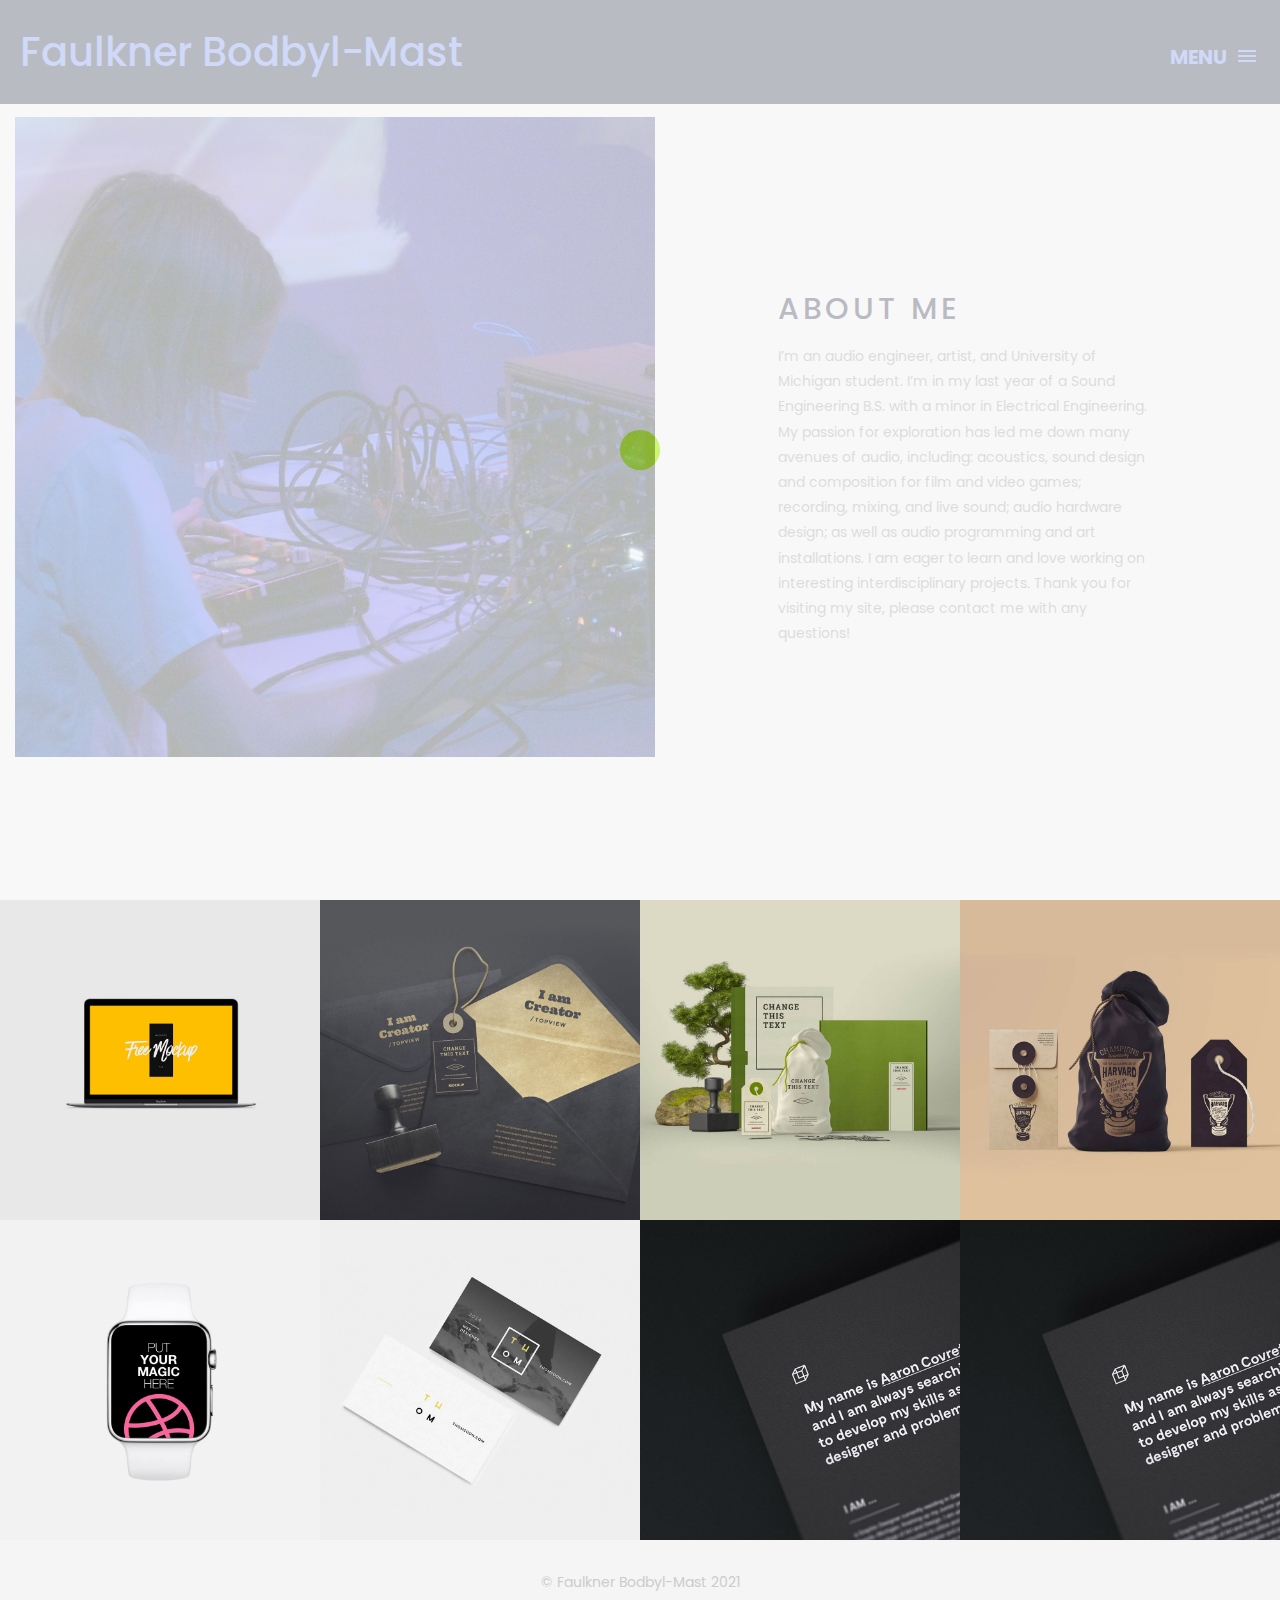
==== commit e5341639: "demo updates" ====
--- a/index.html
+++ b/index.html
@@ -230,7 +230,7 @@
     <!-- footer -->
     <footer>
         <div class="container-fluid">
-            <p class="copyright">© Box Portfolio 2016</p>
+            <p class="copyright">© Faulkner Bodbyl-Mast 2021</p>
         </div>
     </footer>
     <!-- end footer -->
--- a/css/style.css
+++ b/css/style.css
@@ -107,7 +107,7 @@
 
 
 h3 {
-    color: #505050;
+    color: #1a2440;
     font-size: 36px;
 }
 
@@ -1043,7 +1043,7 @@
 }
 
 .page-projects h2 {
-    color: #393939;
+    color: #1a2440;
     font-size: 46px;
     padding-bottom: 50px;
     text-align: center;
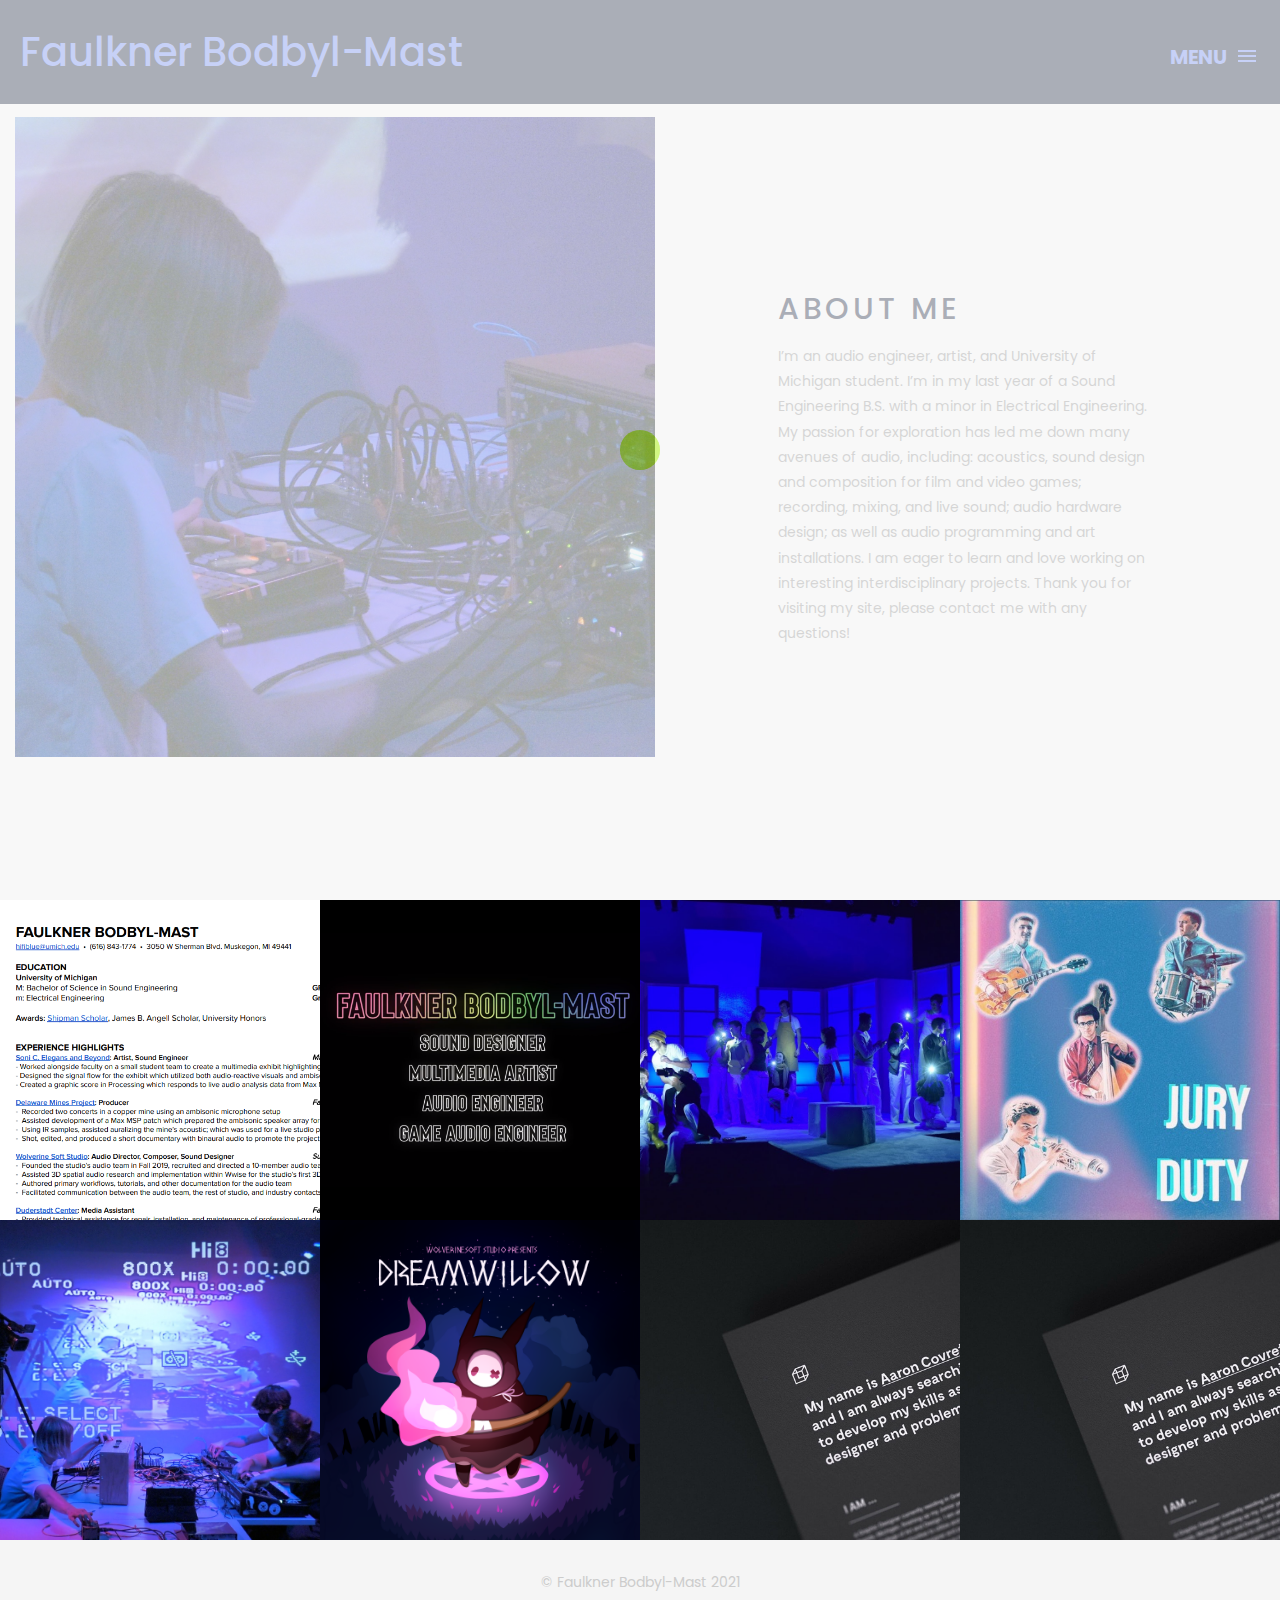
==== commit 9fa7f754: "mostly resume work" ====
--- a/index.html
+++ b/index.html
@@ -168,7 +168,7 @@
                         <div class="portfolio_item_hover">
                             <div class="portfolio-border clearfix">
                                 <div class="item_info">
-                                    <span>Original Audio</span>
+                                    <span>Original Work</span>
                                 </div>
                             </div>
                         </div>
--- a/css/style.css
+++ b/css/style.css
@@ -958,8 +958,7 @@
 .top-bar {
     color: #333;
     padding: 200px 0 150px;
-    background: -webkit-linear-gradient( rgba(255, 255, 255, .34), rgba(255, 255, 255, .4)), url(../image_assets/audio_header.png);
-    background: linear-gradient( rgba(255, 255, 255, .34), rgba(255, 255, 255, .4)), url(../image_assets/audio_header.png);
+    background: -webkit-linear-gradient( rgba(255, 255, 255, .24), rgba(255, 255, 255, .24)), url(../image_assets/audio_header.png);
     background-size: cover;
     background-attachment: fixed;
     background-position: center center;
@@ -1018,11 +1017,6 @@
 /* Audio page
 ==================================================*/
 
-.demo-reel{
-    padding-top:2px;
-    padding-bottom:40px;
-}
-
 .size-50 {
     font-size: 50px;
 }
@@ -1050,13 +1044,19 @@
 }
 
 .page-projects h3 {
+    color: #1a2440;
+    font-size: 36px;
+}
+
+.page-projects h4 {
     color: #505050;
-    font-size: 36px;
+    font-size: 20px;
 }
 
 .page-projects p {
     color: #777;
-    font-size: 18px;
+    font-size: 14px;
+    padding-bottom: 10px;
 }
 
 .project-category{
@@ -1064,27 +1064,31 @@
 }
 
 .project-entry{
-    display: flex;
+    display: stretch;
     align-items:start;
     justify-content: left;
-    padding-bottom: 40px;
+    height: 450px;
+    /* note: the padding is including the height of the entire entry for some reason. so really it pad = p - 450px */
+    padding-bottom: 570px;
+    
 }
 
 .project-photos  {
     float: left;
-    width: 60%;
+    width: 50%;
     padding: 20px;
 }
-.project-info{
+.project-info {
     float: left;
-    width: 80%; 
+    width: 50%; 
     /* DONT FUCKING CHANGE THESE */
     padding-left: 20px;
 }
 
 .project-entry:after {
-    clear: both;
-}
+    clear: both; 
+}
+
 
 .page-projects end-pad {
     padding-bottom: 172px;
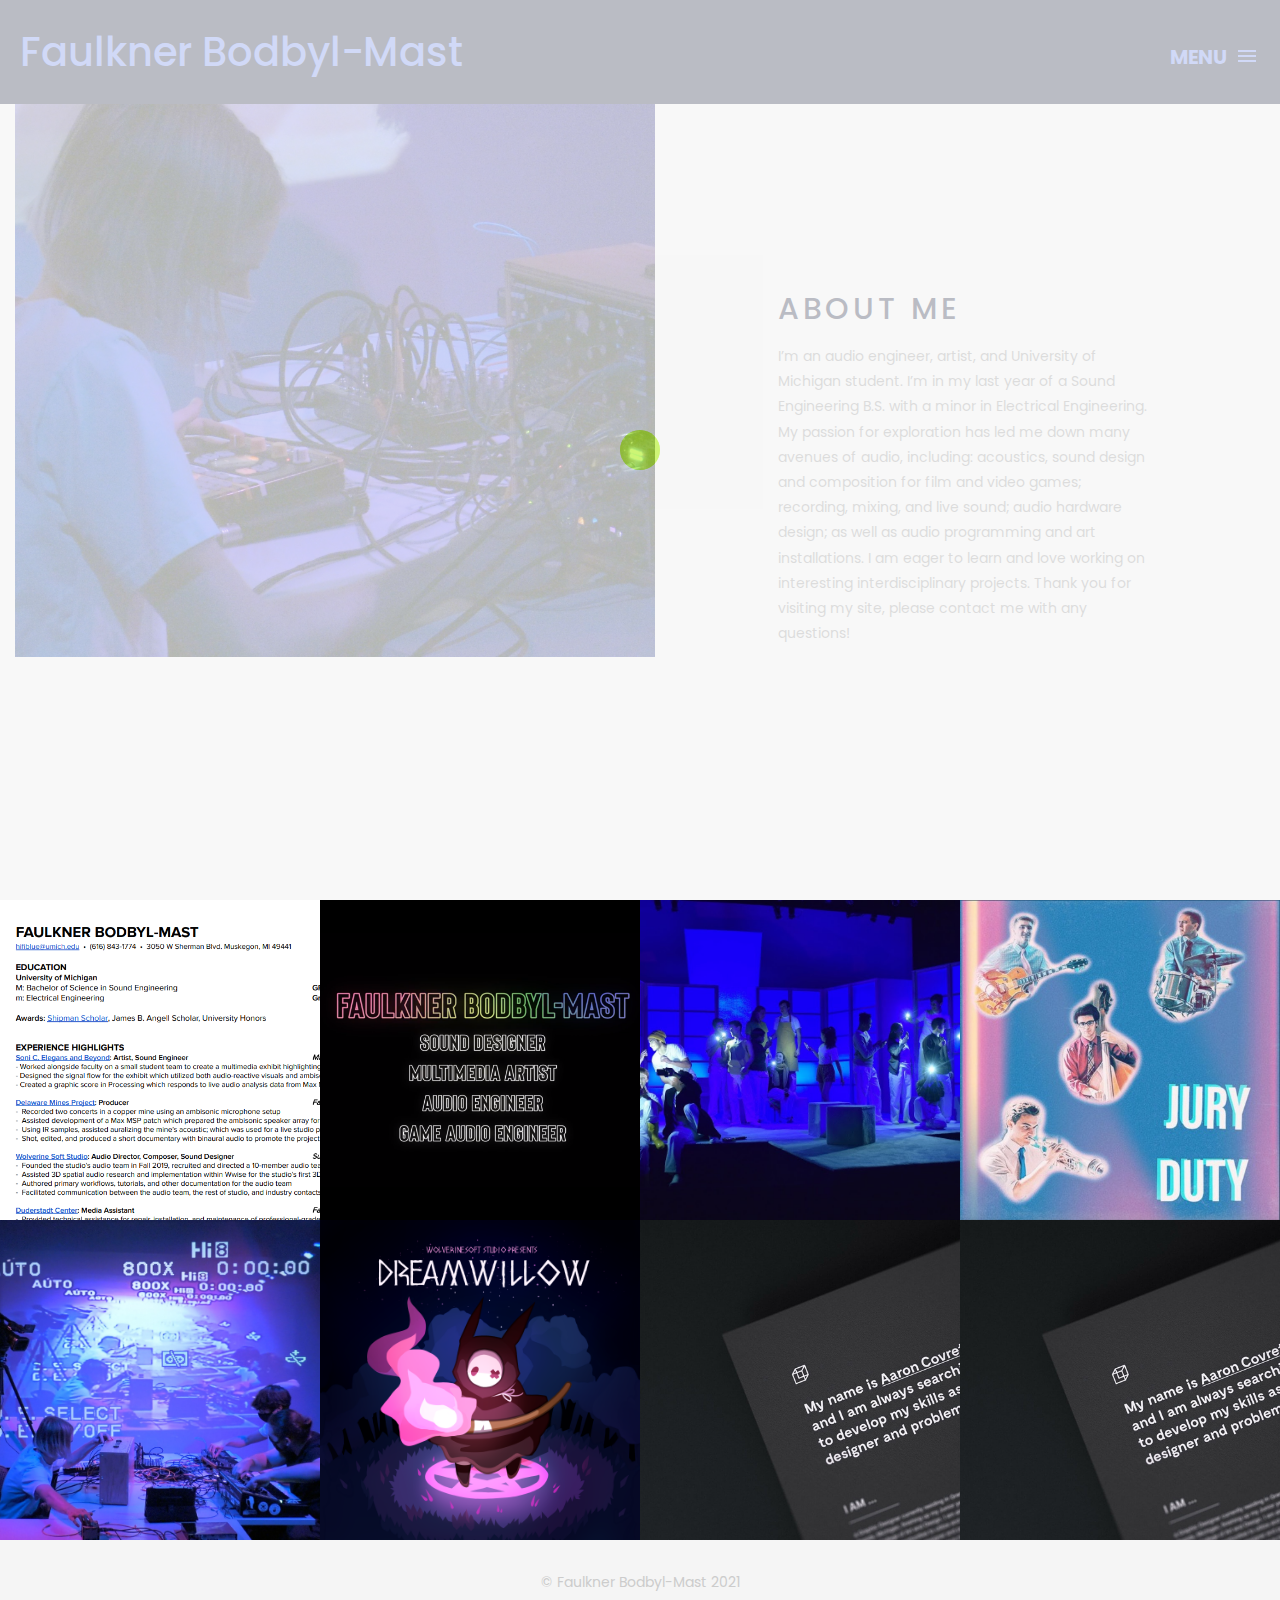
==== commit 19e612d4: "thanksgiving entries update" ====
--- a/index.html
+++ b/index.html
@@ -85,7 +85,7 @@
         <section class="box-intro">
             <div class="top-content">
                 <div>
-                <img class="headshot" style:="padding-top: 10px;" src="image_assets/faulkner_11.jpg" alt="image"/>
+                    <img class="headshot" src="image_assets/faulkner_11.jpg" alt="image"/>
                 </div>            
                 <div class="about-me">
                  <h5>About Me</h5>
--- a/css/style.css
+++ b/css/style.css
@@ -114,6 +114,7 @@
 h4 {
     color: #505050;
     font-size: 20px;
+    padding-top: 10px;
     
 }
 
@@ -498,7 +499,7 @@
     position: absolute;
     /* padding:10px; */
     width:50%;
-    padding-top: 100px; 
+
     padding-bottom:10px;
 }
 
@@ -1056,38 +1057,84 @@
 .page-projects p {
     color: #777;
     font-size: 14px;
-    padding-bottom: 10px;
-}
+}
+
+.page-projects br {
+    padding: 10px;
+    line-height: 10px;
+}
+
 
 .project-category{
     padding-top:50px;
 }
 
 .project-entry{
-    display: stretch;
-    align-items:start;
-    justify-content: left;
+    display: grid;
+
+    grid: 450px / 50% 50%;
+    grid-row-gap: 20px;
+
+    /* align-items: start;
+    justify-content: left; */
+    height: 900px;
+    width: 100%;
+    /* note: the padding is including the height of the entire entry for some reason. so really it pad = p - 900px */
+    
+    padding-bottom: 1125px;
+}
+
+.project-entry-short{
+    display: grid;
+
+    grid: 450px / 50% 50%;
+    grid-row-gap: 20px;
+
+    /* align-items: start;
+    justify-content: left; */
     height: 450px;
-    /* note: the padding is including the height of the entire entry for some reason. so really it pad = p - 450px */
-    padding-bottom: 570px;
+    width: 100%;
+    /* note: the padding is including the height of the entire entry for some reason. so really it pad = p - 900px */
     
+    padding-bottom: 675px;
 }
 
 .project-photos  {
+    grid-area: 1 / 1 / span 1 / span 1;
     float: left;
-    width: 50%;
-    padding: 20px;
-}
-.project-info {
+    height: 450px;
+       
+}
+
+.project-description{
+    grid-area: 1 / 2 / span 1 / span 1;
     float: left;
-    width: 50%; 
+    height: 450px;
     /* DONT FUCKING CHANGE THESE */
-    padding-left: 20px;
-}
-
-.project-entry:after {
+    padding-left: 40px;
+}
+/* .project-description:after {
+    clear: both;
+} */
+
+.left-entry-soundcloud{
+    float: left;
+    grid-area: 2 / 1 / span 1 / span 1; 
+}
+
+.project-summary {
+    grid-area: 2 / 2 / span 1 / span 1; 
+    float: left;
+    height: 450px;
+    padding-left: 40px;
+}
+/* .project-summary:after {
+    clear: both;
+} */
+
+/* .project-entry:after {
     clear: both; 
-}
+} */
 
 
 .page-projects end-pad {
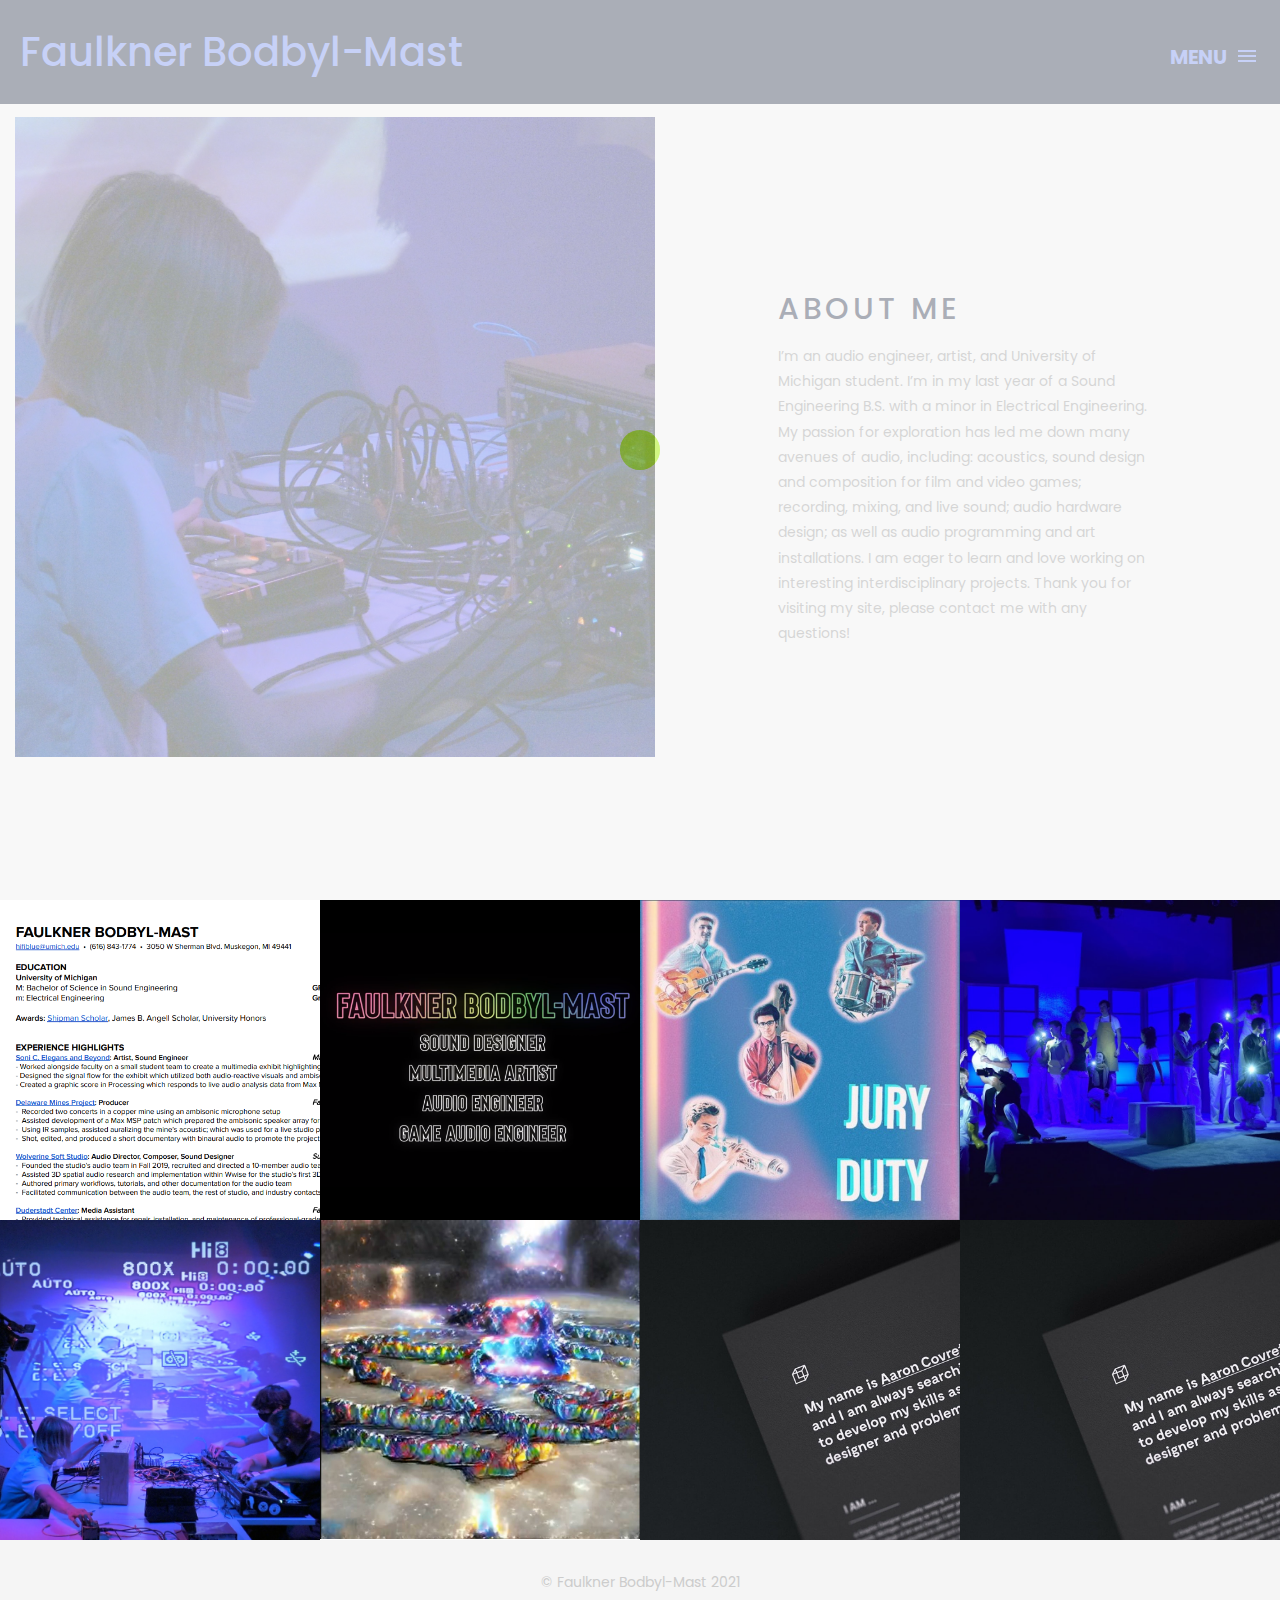
==== commit 78c48699: "code updates'" ====
--- a/index.html
+++ b/index.html
@@ -130,6 +130,21 @@
                 </div>
                 <!-- end single work -->
 
+                <!-- Production xingle work -->
+                <div class="col-md-3 col-sm-6 graphics ads">
+                    <a href="audio.html#production" class="portfolio_item">
+                        <img src="img/portfolio/06.jpg" alt="image" class="img-responsive" />
+                        <div class="portfolio_item_hover">
+                            <div class="portfolio-border clearfix">
+                                <div class="item_info">
+                                    <span>Production</span>
+                                </div>
+                            </div>
+                        </div>
+                    </a>
+                </div>
+                <!-- end single work -->
+
                 <!-- Sound design/composition single work -->
                 <div class="col-md-3 col-sm-6 graphics ads">
                     <a href="audio.html#designandcomposition" class="portfolio_item">
@@ -138,22 +153,6 @@
                             <div class="portfolio-border clearfix">
                                 <div class="item_info">
                                     <span>Sound Design and Composition</span>
-                                </div>
-                            </div>
-                        </div>
-                    </a>
-                </div>
-                <!-- end single work -->
-
-
-                <!-- Production xingle work -->
-                <div class="col-md-3 col-sm-6 graphics ads">
-                    <a href="audio.html#production" class="portfolio_item">
-                        <img src="img/portfolio/06.jpg" alt="image" class="img-responsive" />
-                        <div class="portfolio_item_hover">
-                            <div class="portfolio-border clearfix">
-                                <div class="item_info">
-                                    <span>Production</span>
                                 </div>
                             </div>
                         </div>
--- a/css/style.css
+++ b/css/style.css
@@ -499,7 +499,7 @@
     position: absolute;
     /* padding:10px; */
     width:50%;
-
+    padding-top: 100px; 
     padding-bottom:10px;
 }
 
@@ -957,6 +957,9 @@
 ==================================================*/
 
 .top-bar {
+}
+
+.top-audio-bar {
     color: #333;
     padding: 200px 0 150px;
     background: -webkit-linear-gradient( rgba(255, 255, 255, .24), rgba(255, 255, 255, .24)), url(../image_assets/audio_header.png);
@@ -965,6 +968,17 @@
     background-position: center center;
     text-align: center;
 }
+
+.top-code-bar {
+    color: #333;
+    padding: 200px 0 150px;
+    background: -webkit-linear-gradient( rgba(180, 180, 180, .5), rgba(180, 180, 180, .5)), url(../image_assets/code_header.png);
+    background-size: cover;
+    background-attachment: fixed;
+    background-position: center center;
+    text-align: center;
+}
+
 
 .top-bar h1 {
     font-size: 100px;
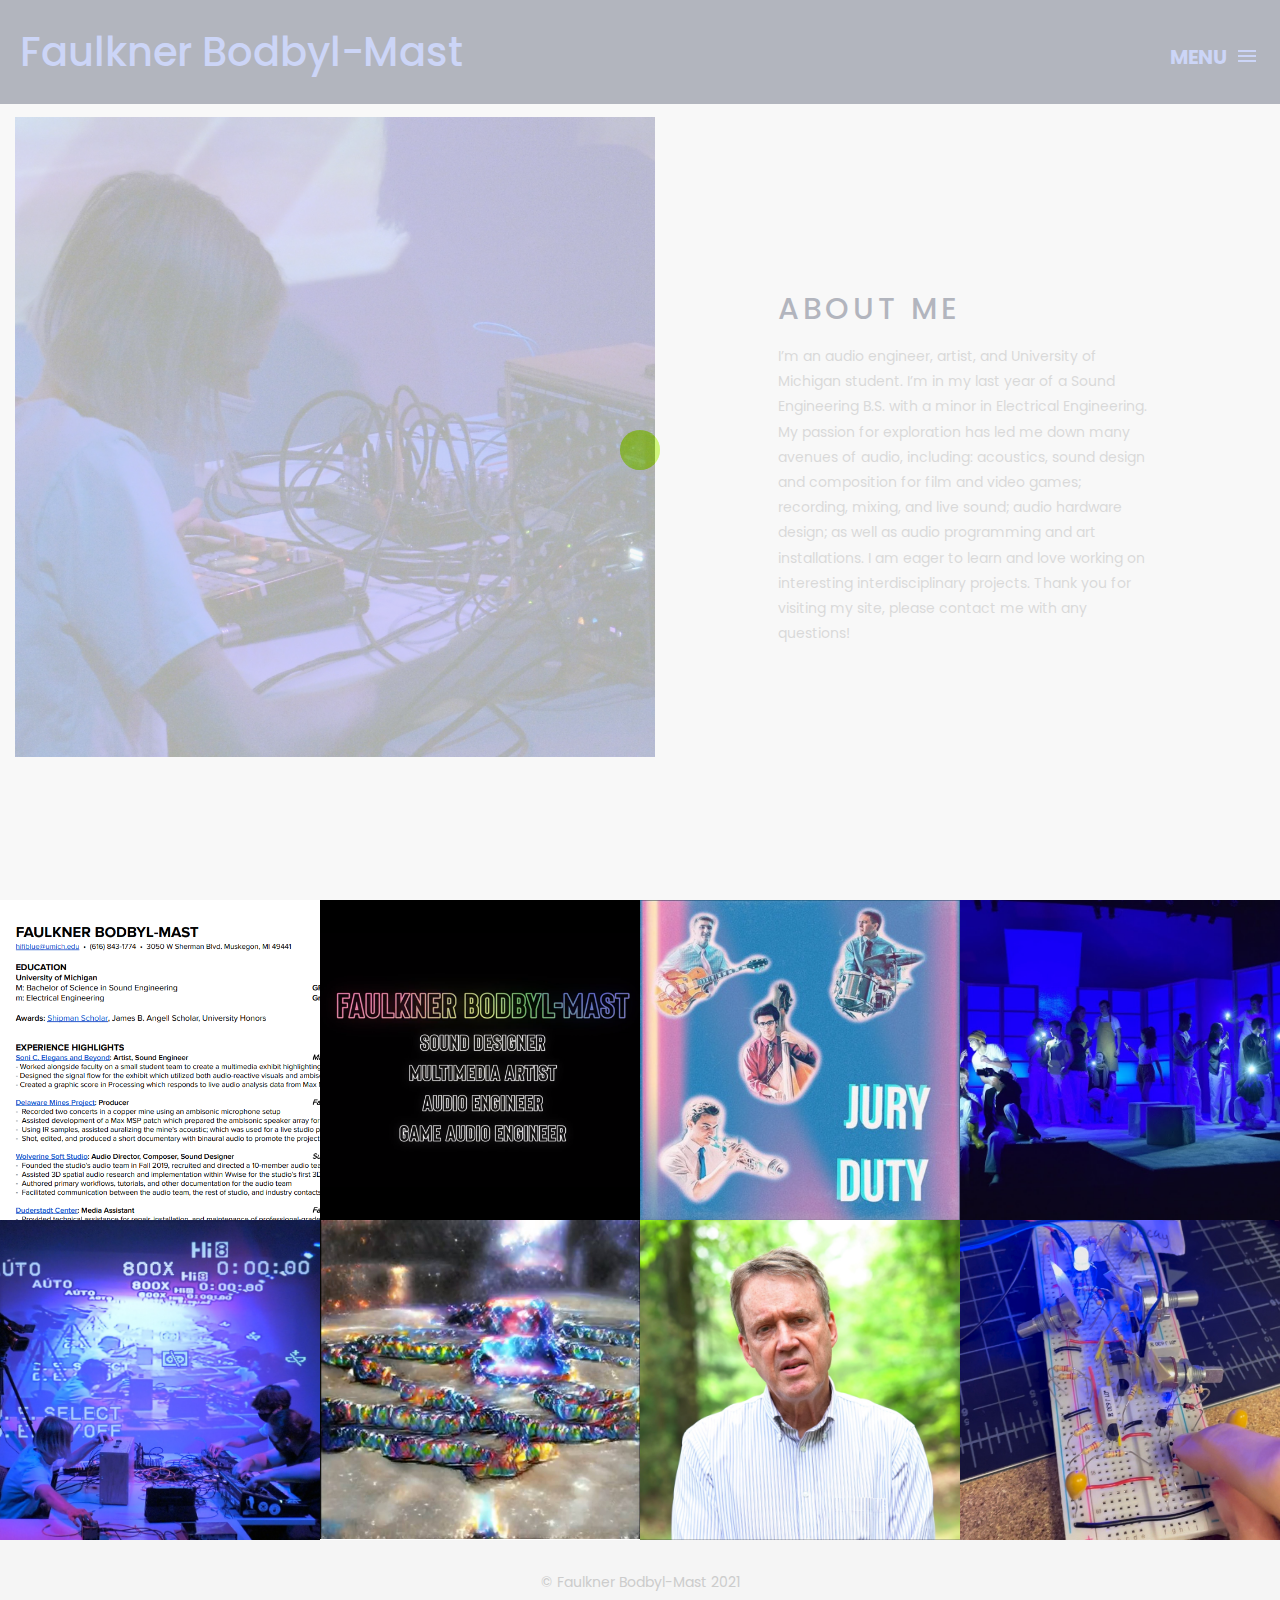
==== commit 00c240ff: "lotsa updates with code and video and audio" ====
--- a/index.html
+++ b/index.html
@@ -162,7 +162,7 @@
 
                 <!-- Original Audio single work -->
                 <div class="col-md-3 col-sm-6 graphics ads">
-                    <a href="single-project.html" class="portfolio_item">
+                    <a href="audio.html#originalwork" class="portfolio_item">
                         <img src="img/portfolio/07.jpg" alt="image" class="img-responsive" />
                         <div class="portfolio_item_hover">
                             <div class="portfolio-border clearfix">
@@ -208,7 +208,7 @@
                   <!-- Hardware single work -->
                 <div class="col-md-3 col-sm-6 graphics ads">
                     <a href="hardware.html" class="portfolio_item">
-                        <img src="img/portfolio/09.jpg" alt="image" class="img-responsive" />
+                        <img src="img/portfolio/10.jpg" alt="image" class="img-responsive" />
                         <div class="portfolio_item_hover">
                             <div class="portfolio-border clearfix">
                                 <div class="item_info">
--- a/css/style.css
+++ b/css/style.css
@@ -979,6 +979,17 @@
     text-align: center;
 }
 
+.top-video-bar {
+    color: #333;
+    padding: 200px 0 150px;
+    background: -webkit-linear-gradient( rgba(255, 255, 255, 0), rgba(255, 255, 255,0)), url(../image_assets/video_header.png);
+    background-size: cover;
+    background-attachment: fixed;
+    background-position: center center;
+    text-align: center;
+}
+
+
 
 .top-bar h1 {
     font-size: 100px;
@@ -1098,6 +1109,21 @@
     padding-bottom: 1125px;
 }
 
+.project-entry-long{
+    display: grid;
+
+    grid: 450px / 50% 50%;
+    grid-row-gap: 100px;
+
+    /* align-items: start;
+    justify-content: left; */
+    height: 900px;
+    width: 100%;
+    /* note: the padding is including the height of the entire entry for some reason. so really it pad = p - 900px */
+    
+    padding-bottom: 1125px;
+}
+
 .project-entry-short{
     display: grid;
 
@@ -1141,6 +1167,15 @@
     float: left;
     height: 450px;
     padding-left: 40px;
+}
+
+.project-video-feed {
+    grid-area: 2 / 1 / span 1 / span 2; 
+    float: left;
+    height: 450px;
+    width: 100%;
+    padding-left: 40px;
+    padding-top: 40px;
 }
 /* .project-summary:after {
     clear: both;
